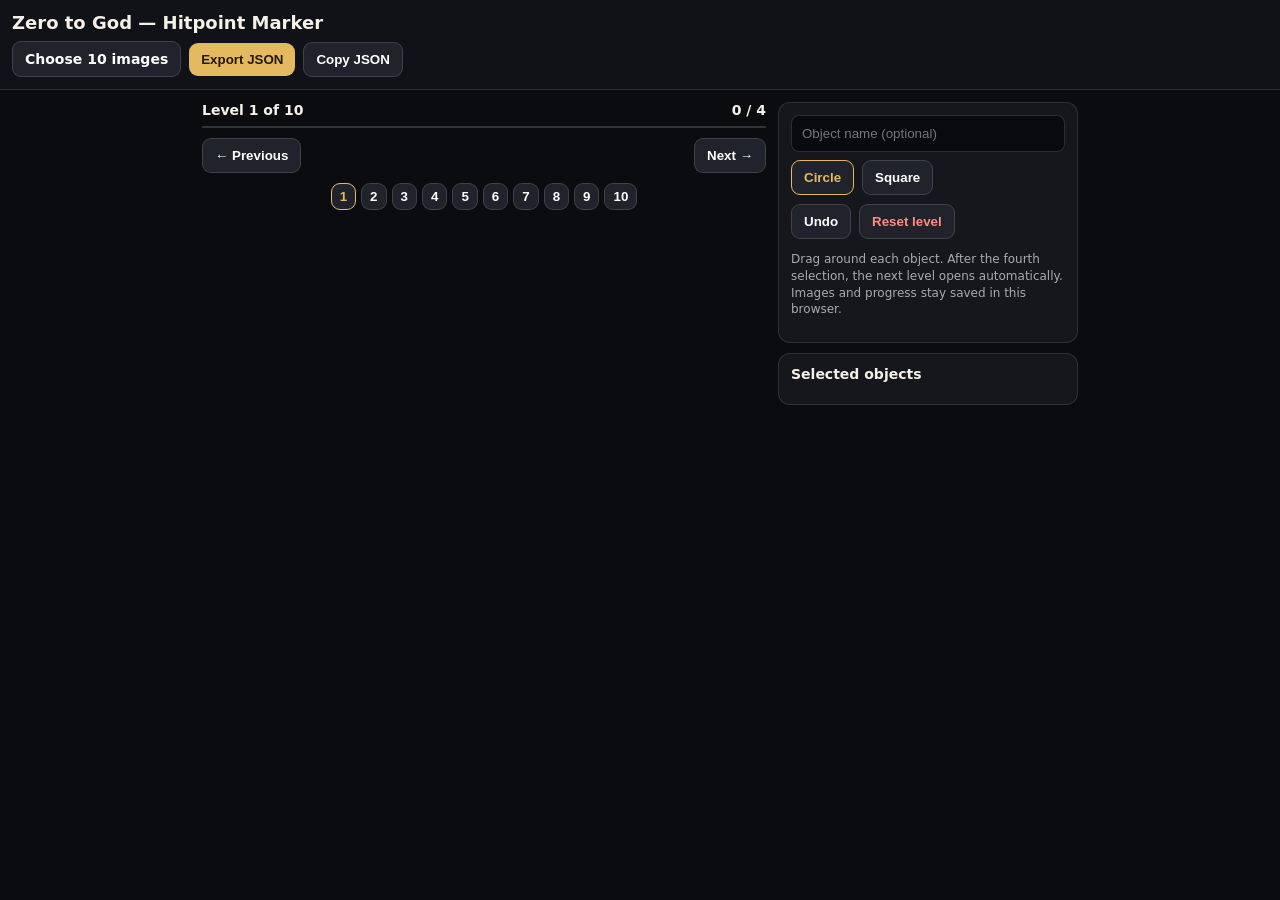
==== public/zero-to-god-marker/index.html @ 7c91789e "Add temporary Zero to God mobile hitpoint marker" ====
<!doctype html><html><head><meta charset="utf-8"><meta name="viewport" content="width=device-width,initial-scale=1,maximum-scale=1,user-scalable=no"><meta name="theme-color" content="#0b0c10"><title>Zero to God Hitpoint Marker</title><style>*{box-sizing:border-box}body{margin:0;background:#0b0c10;color:#f5f1e8;font:14px system-ui,sans-serif}header{position:sticky;top:0;z-index:5;padding:12px;background:#13151bcc;border-bottom:1px solid #ffffff1c;backdrop-filter:blur(12px)}h1{font-size:18px;margin:0 0 8px}.row{display:flex;gap:8px;align-items:center;flex-wrap:wrap}button,.file{border:1px solid #ffffff24;background:#20232b;color:#fff;border-radius:9px;padding:9px 12px;font-weight:700}.gold{background:#e4b95f;color:#23180a;border:0}.danger{color:#ff8c86}.file input{display:none}main{max-width:900px;margin:auto;padding:12px}.status{display:flex;justify-content:space-between;margin-bottom:8px}.stage{position:relative;width:100%;background:#15171d;border:1px solid #ffffff20;border-radius:12px;overflow:hidden}.stage img{display:block;width:100%;height:auto}.stage canvas{position:absolute;inset:0;width:100%;height:100%;touch-action:none}.empty{position:absolute;inset:0;display:grid;place-items:center;padding:24px;text-align:center;color:#d9b968;background:#000b}.panel{margin-top:10px;padding:12px;border:1px solid #ffffff1c;border-radius:12px;background:#15171d}.modes button.on{border-color:#e4b95f;color:#e4b95f}.name{flex:1;min-width:150px;background:#090a0d;color:#fff;border:1px solid #ffffff24;border-radius:8px;padding:10px}.objects{display:grid;gap:6px;margin-top:10px}.obj{display:grid;grid-template-columns:25px 1fr auto;gap:8px;align-items:center;padding:7px;background:#0c0d11;border-radius:8px}.n{width:25px;height:25px;border-radius:50%;display:grid;place-items:center;background:#ff3b30;font-weight:900}.obj input{width:100%;background:transparent;border:0;color:#fff}.small{font-size:11px;color:#aaa}.dots{display:flex;gap:5px;justify-content:center;flex-wrap:wrap;margin-top:10px}.dot{padding:5px 8px}.dot.on{border-color:#e4b95f;color:#e4b95f}.dot.done{color:#72d99a}.note{color:#aaa;font-size:12px;line-height:1.4}@media(min-width:760px){main{display:grid;grid-template-columns:1fr 300px;gap:12px}.side{align-self:start;position:sticky;top:90px}.panel{margin-top:0;margin-bottom:10px}}</style></head><body><header><h1>Zero to God — Hitpoint Marker</h1><div class="row"><label class="file">Choose 10 images<input id="files" type="file" accept="image/*" multiple></label><button id="export" class="gold">Export JSON</button><button id="copy">Copy JSON</button></div></header><main><section><div class="status"><b id="levelText">Level 1 of 10</b><b id="count">0 / 4</b></div><div class="stage"><img id="img"><canvas id="cv"></canvas><div id="empty" class="empty">Tap “Choose 10 images”, then select level images named 1 through 10 together.</div></div><div class="row" style="justify-content:space-between;margin-top:10px"><button id="prev">← Previous</button><button id="next">Next →</button></div><div id="dots" class="dots"></div></section><aside class="side"><section class="panel"><div class="row"><input id="name" class="name" placeholder="Object name (optional)"><div class="modes row"><button id="circle" class="on">Circle</button><button id="square">Square</button></div></div><div class="row" style="margin-top:9px"><button id="undo">Undo</button><button id="reset" class="danger">Reset level</button></div><p class="note">Drag around each object. After the fourth selection, the next level opens automatically. Images and progress stay saved in this browser.</p></section><section class="panel"><b>Selected objects</b><div id="objects" class="objects"></div></section></aside></main><script>'use strict';const N=10,MAX=4,SK='z2g-marker-mobile-v1',DB='z2g-marker-images-v1',ST='images',$=x=>document.getElementById(x),E={files:$('files'),img:$('img'),cv:$('cv'),empty:$('empty'),level:$('levelText'),count:$('count'),dots:$('dots'),objects:$('objects'),name:$('name'),circle:$('circle'),square:$('square'),prev:$('prev'),next:$('next'),undo:$('undo'),reset:$('reset'),export:$('export'),copy:$('copy')},C=E.cv.getContext('2d');let S=load(),L=Math.max(0,Math.min(9,S.level||0)),mode=S.mode==='square'?'square':'circle',drag=null,url=null;function fresh(){return{level:0,mode:'circle',levels:Array.from({length:N},(_,i)=>({level:i+1,imageWidth:1024,imageHeight:1536,objects:[]}))}}function load(){try{let x=JSON.parse(localStorage.getItem(SK));return x&&x.levels?.length===N?x:fresh()}catch{return fresh()}}function save(){S.level=L;S.mode=mode;localStorage.setItem(SK,JSON.stringify(S))}function db(){return new Promise((ok,no)=>{let r=indexedDB.open(DB,1);r.onupgradeneeded=()=>r.result.createObjectStore(ST);r.onsuccess=()=>ok(r.result);r.onerror=()=>no(r.error)})}async function get(n){let d=await db();return new Promise((ok,no)=>{let t=d.transaction(ST),r=t.objectStore(ST).get(n);r.onsuccess=()=>ok(r.result||null);r.onerror=()=>no(r.error);t.oncomplete=()=>d.close()})}async function put(fs){let a=[...fs].sort((x,y)=>num(x.name)-num(y.name)),ns=a.map(x=>num(x.name));if(a.length!==10||ns.some(Number.isNaN)||new Set(ns).size!==10||Math.min(...ns)!==1||Math.max(...ns)!==10)throw Error('Select exactly 10 files named 1.png through 10.png.');let d=await db();await new Promise((ok,no)=>{let t=d.transaction(ST,'readwrite'),s=t.objectStore(ST);s.clear();a.forEach(f=>s.put(f,num(f.name)));t.oncomplete=ok;t.onerror=()=>no(t.error)});d.close()}function num(s){let m=String(s).match(/(?:^|\D)(10|[1-9])(?:\D|$)/);return m?+m[1]:NaN}function cur(){return S.levels[L]}async function show(i){L=Math.max(0,Math.min(9,i));if(url)URL.revokeObjectURL(url);let b=await get(L+1).catch(()=>null);if(!b){E.empty.hidden=false;E.img.removeAttribute('src');render();return}url=URL.createObjectURL(b);E.img.src=url;E.empty.hidden=true;E.name.value='';render();save()}E.img.onload=()=>{let q=cur();q.imageWidth=E.img.naturalWidth||1024;q.imageHeight=E.img.naturalHeight||1536;E.cv.width=q.imageWidth;E.cv.height=q.imageHeight;paint();save()};function render(){let a=cur().objects;E.level.textContent=`Level ${L+1} of ${N}`;E.count.textContent=`${a.length} / ${MAX}`;E.prev.disabled=L===0;E.next.disabled=L===9;E.undo.disabled=E.reset.disabled=!a.length;E.circle.classList.toggle('on',mode==='circle');E.square.classList.toggle('on',mode==='square');E.dots.innerHTML='';S.levels.forEach((v,i)=>{let b=document.createElement('button');b.className='dot'+(i===L?' on':'')+(v.objects.length===4?' done':'');b.textContent=v.objects.length===4?'✓':i+1;b.onclick=()=>show(i);E.dots.append(b)});E.objects.innerHTML='';a.forEach((o,i)=>{let d=document.createElement('div');d.className='obj';d.innerHTML=`<span class="n">${i+1}</span><div><input maxlength="60"><div class="small"></div></div><button class="danger">×</button>`;let inp=d.querySelector('input');inp.value=o.name;inp.oninput=()=>{o.name=inp.value;save()};d.querySelector('.small').textContent=o.shape==='circle'?`x ${r(o.center.x)}, y ${r(o.center.y)}, radius ${r(o.radius)}`:`x ${r(o.center.x)}, y ${r(o.center.y)}, size ${r(o.size)}`;d.querySelector('button').onclick=()=>{a.splice(i,1);save();render();paint()};E.objects.append(d)})}function r(v){return Math.round(v*100)/100}function point(ev){let b=E.cv.getBoundingClientRect();return{x:(ev.clientX-b.left)*E.cv.width/b.width,y:(ev.clientY-b.top)*E.cv.height/b.height}}E.cv.onpointerdown=ev=>{if(cur().objects.length>=4||!E.img.src)return;E.cv.setPointerCapture(ev.pointerId);let p=point(ev);drag={a:p,b:p};paint()};E.cv.onpointermove=ev=>{if(!drag)return;drag.b=point(ev);paint()};function end(ev){if(!drag)return;drag.b=point(ev);let dx=drag.b.x-drag.a.x,dy=drag.b.y-drag.a.y,w=cur().imageWidth,h=cur().imageHeight,o,n=cur().objects.length+1;if(mode==='circle'){let rr=Math.max(8,Math.hypot(dx,dy));o={id:`object_${n}`,name:E.name.value.trim()||`Object ${n}`,shape:'circle',center:{x:r(drag.a.x),y:r(drag.a.y)},radius:r(rr)}}else{let size=Math.max(16,Math.max(Math.abs(dx),Math.abs(dy))),cx=drag.a.x+Math.sign(dx||1)*size/2,cy=drag.a.y+Math.sign(dy||1)*size/2;o={id:`object_${n}`,name:E.name.value.trim()||`Object ${n}`,shape:'square',center:{x:r(cx),y:r(cy)},size:r(size)}}cur().objects.push(o);drag=null;E.name.value='';save();render();paint();if(cur().objects.length===4&&L<9)setTimeout(()=>show(L+1),350)}E.cv.onpointerup=end;E.cv.onpointercancel=()=>{drag=null;paint()};function draw(o,preview=false){C.save();C.strokeStyle='#ff3b30';C.fillStyle=preview?'#ff3b3020':'#ff3b3028';C.lineWidth=Math.max(3,E.cv.width/300);C.setLineDash(preview?[12,8]:[]);C.beginPath();if(o.shape==='circle')C.arc(o.center.x,o.center.y,o.radius,0,Math.PI*2);else C.rect(o.center.x-o.size/2,o.center.y-o.size/2,o.size,o.size);C.fill();C.stroke();C.restore()}function paint(){C.clearRect(0,0,E.cv.width,E.cv.height);cur().objects.forEach(draw);if(drag){let dx=drag.b.x-drag.a.x,dy=drag.b.y-drag.a.y;if(mode==='circle')draw({shape:'circle',center:drag.a,radius:Math.max(8,Math.hypot(dx,dy))},true);else{let s=Math.max(16,Math.max(Math.abs(dx),Math.abs(dy)));draw({shape:'square',center:{x:drag.a.x+Math.sign(dx||1)*s/2,y:drag.a.y+Math.sign(dy||1)*s/2},size:s},true)}}}function payload(){return{project:'Zero to God',coordinateSystem:'original-image-pixels',generatedAt:new Date().toISOString(),levels:S.levels.map(v=>({...v,objects:v.objects.map(o=>{let w=v.imageWidth,h=v.imageHeight,b=o.shape==='circle'?{x:r(o.center.x-o.radius),y:r(o.center.y-o.radius),width:r(o.radius*2),height:r(o.radius*2)}:{x:r(o.center.x-o.size/2),y:r(o.center.y-o.size/2),width:r(o.size),height:r(o.size)};return{...o,hitPoint:{...o.center},bounds:b,normalized:{center:{x:+(o.center.x/w).toFixed(6),y:+(o.center.y/h).toFixed(6)},bounds:{x:+(b.x/w).toFixed(6),y:+(b.y/h).toFixed(6),width:+(b.width/w).toFixed(6),height:+(b.height/h).toFixed(6)}}}}) }))}}E.files.onchange=async()=>{try{await put(E.files.files);await show(0)}catch(x){alert(x.message)}};E.circle.onclick=()=>{mode='circle';save();render()};E.square.onclick=()=>{mode='square';save();render()};E.prev.onclick=()=>show(L-1);E.next.onclick=()=>show(L+1);E.undo.onclick=()=>{cur().objects.pop();save();render();paint()};E.reset.onclick=()=>{if(confirm('Remove all four selections from this level?')){cur().objects=[];save();render();paint()}};E.export.onclick=()=>{let a=document.createElement('a');a.href=URL.createObjectURL(new Blob([JSON.stringify(payload(),null,2)],{type:'application/json'}));a.download='zero-to-god-hitpoints.json';a.click();setTimeout(()=>URL.revokeObjectURL(a.href),500)};E.copy.onclick=async()=>{await navigator.clipboard.writeText(JSON.stringify(payload(),null,2));alert('JSON copied')};show(L);</script></body></html>
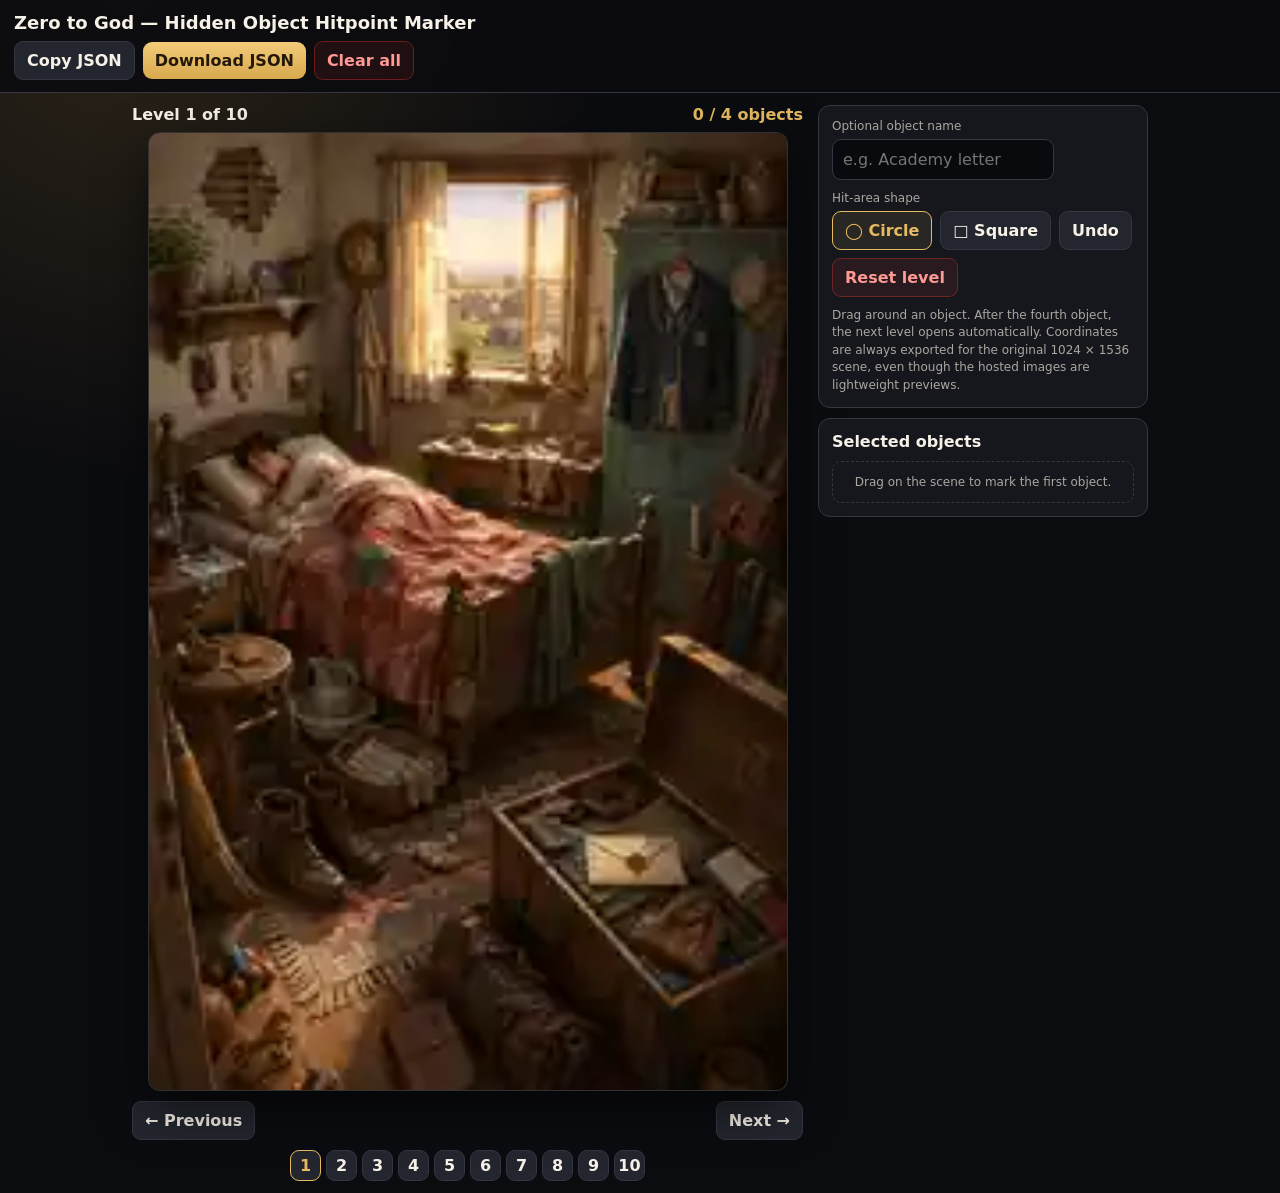
==== commit e2b1472e: "Embed all 10 Zero to God level images in marker" ====
--- a/public/zero-to-god-marker/index.html
+++ b/public/zero-to-god-marker/index.html
@@ -1 +1,68 @@
-<!doctype html><html><head><meta charset="utf-8"><meta name="viewport" content="width=device-width,initial-scale=1,maximum-scale=1,user-scalable=no"><meta name="theme-color" content="#0b0c10"><title>Zero to God Hitpoint Marker</title><style>*{box-sizing:border-box}body{margin:0;background:#0b0c10;color:#f5f1e8;font:14px system-ui,sans-serif}header{position:sticky;top:0;z-index:5;padding:12px;background:#13151bcc;border-bottom:1px solid #ffffff1c;backdrop-filter:blur(12px)}h1{font-size:18px;margin:0 0 8px}.row{display:flex;gap:8px;align-items:center;flex-wrap:wrap}button,.file{border:1px solid #ffffff24;background:#20232b;color:#fff;border-radius:9px;padding:9px 12px;font-weight:700}.gold{background:#e4b95f;color:#23180a;border:0}.danger{color:#ff8c86}.file input{display:none}main{max-width:900px;margin:auto;padding:12px}.status{display:flex;justify-content:space-between;margin-bottom:8px}.stage{position:relative;width:100%;background:#15171d;border:1px solid #ffffff20;border-radius:12px;overflow:hidden}.stage img{display:block;width:100%;height:auto}.stage canvas{position:absolute;inset:0;width:100%;height:100%;touch-action:none}.empty{position:absolute;inset:0;display:grid;place-items:center;padding:24px;text-align:center;color:#d9b968;background:#000b}.panel{margin-top:10px;padding:12px;border:1px solid #ffffff1c;border-radius:12px;background:#15171d}.modes button.on{border-color:#e4b95f;color:#e4b95f}.name{flex:1;min-width:150px;background:#090a0d;color:#fff;border:1px solid #ffffff24;border-radius:8px;padding:10px}.objects{display:grid;gap:6px;margin-top:10px}.obj{display:grid;grid-template-columns:25px 1fr auto;gap:8px;align-items:center;padding:7px;background:#0c0d11;border-radius:8px}.n{width:25px;height:25px;border-radius:50%;display:grid;place-items:center;background:#ff3b30;font-weight:900}.obj input{width:100%;background:transparent;border:0;color:#fff}.small{font-size:11px;color:#aaa}.dots{display:flex;gap:5px;justify-content:center;flex-wrap:wrap;margin-top:10px}.dot{padding:5px 8px}.dot.on{border-color:#e4b95f;color:#e4b95f}.dot.done{color:#72d99a}.note{color:#aaa;font-size:12px;line-height:1.4}@media(min-width:760px){main{display:grid;grid-template-columns:1fr 300px;gap:12px}.side{align-self:start;position:sticky;top:90px}.panel{margin-top:0;margin-bottom:10px}}</style></head><body><header><h1>Zero to God — Hitpoint Marker</h1><div class="row"><label class="file">Choose 10 images<input id="files" type="file" accept="image/*" multiple></label><button id="export" class="gold">Export JSON</button><button id="copy">Copy JSON</button></div></header><main><section><div class="status"><b id="levelText">Level 1 of 10</b><b id="count">0 / 4</b></div><div class="stage"><img id="img"><canvas id="cv"></canvas><div id="empty" class="empty">Tap “Choose 10 images”, then select level images named 1 through 10 together.</div></div><div class="row" style="justify-content:space-between;margin-top:10px"><button id="prev">← Previous</button><button id="next">Next →</button></div><div id="dots" class="dots"></div></section><aside class="side"><section class="panel"><div class="row"><input id="name" class="name" placeholder="Object name (optional)"><div class="modes row"><button id="circle" class="on">Circle</button><button id="square">Square</button></div></div><div class="row" style="margin-top:9px"><button id="undo">Undo</button><button id="reset" class="danger">Reset level</button></div><p class="note">Drag around each object. After the fourth selection, the next level opens automatically. Images and progress stay saved in this browser.</p></section><section class="panel"><b>Selected objects</b><div id="objects" class="objects"></div></section></aside></main><script>'use strict';const N=10,MAX=4,SK='z2g-marker-mobile-v1',DB='z2g-marker-images-v1',ST='images',$=x=>document.getElementById(x),E={files:$('files'),img:$('img'),cv:$('cv'),empty:$('empty'),level:$('levelText'),count:$('count'),dots:$('dots'),objects:$('objects'),name:$('name'),circle:$('circle'),square:$('square'),prev:$('prev'),next:$('next'),undo:$('undo'),reset:$('reset'),export:$('export'),copy:$('copy')},C=E.cv.getContext('2d');let S=load(),L=Math.max(0,Math.min(9,S.level||0)),mode=S.mode==='square'?'square':'circle',drag=null,url=null;function fresh(){return{level:0,mode:'circle',levels:Array.from({length:N},(_,i)=>({level:i+1,imageWidth:1024,imageHeight:1536,objects:[]}))}}function load(){try{let x=JSON.parse(localStorage.getItem(SK));return x&&x.levels?.length===N?x:fresh()}catch{return fresh()}}function save(){S.level=L;S.mode=mode;localStorage.setItem(SK,JSON.stringify(S))}function db(){return new Promise((ok,no)=>{let r=indexedDB.open(DB,1);r.onupgradeneeded=()=>r.result.createObjectStore(ST);r.onsuccess=()=>ok(r.result);r.onerror=()=>no(r.error)})}async function get(n){let d=await db();return new Promise((ok,no)=>{let t=d.transaction(ST),r=t.objectStore(ST).get(n);r.onsuccess=()=>ok(r.result||null);r.onerror=()=>no(r.error);t.oncomplete=()=>d.close()})}async function put(fs){let a=[...fs].sort((x,y)=>num(x.name)-num(y.name)),ns=a.map(x=>num(x.name));if(a.length!==10||ns.some(Number.isNaN)||new Set(ns).size!==10||Math.min(...ns)!==1||Math.max(...ns)!==10)throw Error('Select exactly 10 files named 1.png through 10.png.');let d=await db();await new Promise((ok,no)=>{let t=d.transaction(ST,'readwrite'),s=t.objectStore(ST);s.clear();a.forEach(f=>s.put(f,num(f.name)));t.oncomplete=ok;t.onerror=()=>no(t.error)});d.close()}function num(s){let m=String(s).match(/(?:^|\D)(10|[1-9])(?:\D|$)/);return m?+m[1]:NaN}function cur(){return S.levels[L]}async function show(i){L=Math.max(0,Math.min(9,i));if(url)URL.revokeObjectURL(url);let b=await get(L+1).catch(()=>null);if(!b){E.empty.hidden=false;E.img.removeAttribute('src');render();return}url=URL.createObjectURL(b);E.img.src=url;E.empty.hidden=true;E.name.value='';render();save()}E.img.onload=()=>{let q=cur();q.imageWidth=E.img.naturalWidth||1024;q.imageHeight=E.img.naturalHeight||1536;E.cv.width=q.imageWidth;E.cv.height=q.imageHeight;paint();save()};function render(){let a=cur().objects;E.level.textContent=`Level ${L+1} of ${N}`;E.count.textContent=`${a.length} / ${MAX}`;E.prev.disabled=L===0;E.next.disabled=L===9;E.undo.disabled=E.reset.disabled=!a.length;E.circle.classList.toggle('on',mode==='circle');E.square.classList.toggle('on',mode==='square');E.dots.innerHTML='';S.levels.forEach((v,i)=>{let b=document.createElement('button');b.className='dot'+(i===L?' on':'')+(v.objects.length===4?' done':'');b.textContent=v.objects.length===4?'✓':i+1;b.onclick=()=>show(i);E.dots.append(b)});E.objects.innerHTML='';a.forEach((o,i)=>{let d=document.createElement('div');d.className='obj';d.innerHTML=`<span class="n">${i+1}</span><div><input maxlength="60"><div class="small"></div></div><button class="danger">×</button>`;let inp=d.querySelector('input');inp.value=o.name;inp.oninput=()=>{o.name=inp.value;save()};d.querySelector('.small').textContent=o.shape==='circle'?`x ${r(o.center.x)}, y ${r(o.center.y)}, radius ${r(o.radius)}`:`x ${r(o.center.x)}, y ${r(o.center.y)}, size ${r(o.size)}`;d.querySelector('button').onclick=()=>{a.splice(i,1);save();render();paint()};E.objects.append(d)})}function r(v){return Math.round(v*100)/100}function point(ev){let b=E.cv.getBoundingClientRect();return{x:(ev.clientX-b.left)*E.cv.width/b.width,y:(ev.clientY-b.top)*E.cv.height/b.height}}E.cv.onpointerdown=ev=>{if(cur().objects.length>=4||!E.img.src)return;E.cv.setPointerCapture(ev.pointerId);let p=point(ev);drag={a:p,b:p};paint()};E.cv.onpointermove=ev=>{if(!drag)return;drag.b=point(ev);paint()};function end(ev){if(!drag)return;drag.b=point(ev);let dx=drag.b.x-drag.a.x,dy=drag.b.y-drag.a.y,w=cur().imageWidth,h=cur().imageHeight,o,n=cur().objects.length+1;if(mode==='circle'){let rr=Math.max(8,Math.hypot(dx,dy));o={id:`object_${n}`,name:E.name.value.trim()||`Object ${n}`,shape:'circle',center:{x:r(drag.a.x),y:r(drag.a.y)},radius:r(rr)}}else{let size=Math.max(16,Math.max(Math.abs(dx),Math.abs(dy))),cx=drag.a.x+Math.sign(dx||1)*size/2,cy=drag.a.y+Math.sign(dy||1)*size/2;o={id:`object_${n}`,name:E.name.value.trim()||`Object ${n}`,shape:'square',center:{x:r(cx),y:r(cy)},size:r(size)}}cur().objects.push(o);drag=null;E.name.value='';save();render();paint();if(cur().objects.length===4&&L<9)setTimeout(()=>show(L+1),350)}E.cv.onpointerup=end;E.cv.onpointercancel=()=>{drag=null;paint()};function draw(o,preview=false){C.save();C.strokeStyle='#ff3b30';C.fillStyle=preview?'#ff3b3020':'#ff3b3028';C.lineWidth=Math.max(3,E.cv.width/300);C.setLineDash(preview?[12,8]:[]);C.beginPath();if(o.shape==='circle')C.arc(o.center.x,o.center.y,o.radius,0,Math.PI*2);else C.rect(o.center.x-o.size/2,o.center.y-o.size/2,o.size,o.size);C.fill();C.stroke();C.restore()}function paint(){C.clearRect(0,0,E.cv.width,E.cv.height);cur().objects.forEach(draw);if(drag){let dx=drag.b.x-drag.a.x,dy=drag.b.y-drag.a.y;if(mode==='circle')draw({shape:'circle',center:drag.a,radius:Math.max(8,Math.hypot(dx,dy))},true);else{let s=Math.max(16,Math.max(Math.abs(dx),Math.abs(dy)));draw({shape:'square',center:{x:drag.a.x+Math.sign(dx||1)*s/2,y:drag.a.y+Math.sign(dy||1)*s/2},size:s},true)}}}function payload(){return{project:'Zero to God',coordinateSystem:'original-image-pixels',generatedAt:new Date().toISOString(),levels:S.levels.map(v=>({...v,objects:v.objects.map(o=>{let w=v.imageWidth,h=v.imageHeight,b=o.shape==='circle'?{x:r(o.center.x-o.radius),y:r(o.center.y-o.radius),width:r(o.radius*2),height:r(o.radius*2)}:{x:r(o.center.x-o.size/2),y:r(o.center.y-o.size/2),width:r(o.size),height:r(o.size)};return{...o,hitPoint:{...o.center},bounds:b,normalized:{center:{x:+(o.center.x/w).toFixed(6),y:+(o.center.y/h).toFixed(6)},bounds:{x:+(b.x/w).toFixed(6),y:+(b.y/h).toFixed(6),width:+(b.width/w).toFixed(6),height:+(b.height/h).toFixed(6)}}}}) }))}}E.files.onchange=async()=>{try{await put(E.files.files);await show(0)}catch(x){alert(x.message)}};E.circle.onclick=()=>{mode='circle';save();render()};E.square.onclick=()=>{mode='square';save();render()};E.prev.onclick=()=>show(L-1);E.next.onclick=()=>show(L+1);E.undo.onclick=()=>{cur().objects.pop();save();render();paint()};E.reset.onclick=()=>{if(confirm('Remove all four selections from this level?')){cur().objects=[];save();render();paint()}};E.export.onclick=()=>{let a=document.createElement('a');a.href=URL.createObjectURL(new Blob([JSON.stringify(payload(),null,2)],{type:'application/json'}));a.download='zero-to-god-hitpoints.json';a.click();setTimeout(()=>URL.revokeObjectURL(a.href),500)};E.copy.onclick=async()=>{await navigator.clipboard.writeText(JSON.stringify(payload(),null,2));alert('JSON copied')};show(L);</script></body></html>+<!doctype html>
+<html lang="en">
+<head>
+<meta charset="utf-8">
+<meta name="viewport" content="width=device-width,initial-scale=1,maximum-scale=5,user-scalable=yes">
+<meta name="theme-color" content="#0b0c10">
+<title>Zero to God — Hitpoint Marker</title>
+<style>
+:root{--bg:#0b0c10;--panel:#17191f;--line:#343741;--text:#f7f1e7;--muted:#aaa7a1;--gold:#e6ba60;--red:#ff3b30;--green:#65d391;font-family:Inter,system-ui,-apple-system,sans-serif}*{box-sizing:border-box}body{margin:0;background:radial-gradient(circle at 10% 0,#2c2417 0,transparent 30rem),var(--bg);color:var(--text)}button,input{font:inherit}header{position:sticky;top:0;z-index:20;padding:12px 14px;background:#0b0c10e8;border-bottom:1px solid var(--line);backdrop-filter:blur(12px)}h1{font-size:18px;margin:0 0 8px}.row{display:flex;gap:8px;align-items:center;flex-wrap:wrap}button{border:1px solid var(--line);background:#23262e;color:var(--text);border-radius:9px;padding:9px 12px;font-weight:750;cursor:pointer}.gold{border:0;background:linear-gradient(#f2cb78,#d8a94e);color:#24180a}.danger{color:#ff9994;border-color:#ff3b3055;background:#ff3b3015}main{max-width:1040px;margin:auto;padding:12px}.status{display:flex;justify-content:space-between;align-items:center;margin-bottom:8px}.status b:last-child{color:var(--gold)}.stage{position:relative;width:min(100%,640px);margin:auto;background:#111;border:1px solid #ffffff22;border-radius:12px;overflow:hidden;box-shadow:0 18px 50px #0008}.stage img{display:block;width:100%;height:auto;min-height:200px}.stage canvas{position:absolute;inset:0;width:100%;height:100%;touch-action:none;cursor:crosshair}.loading{position:absolute;inset:0;display:grid;place-items:center;padding:22px;text-align:center;background:#000c;color:var(--gold);font-weight:800}.loading[hidden]{display:none}.nav{display:flex;justify-content:space-between;gap:8px;margin-top:10px}.dots{display:flex;justify-content:center;gap:5px;flex-wrap:wrap;margin:10px 0 0}.dot{width:31px;height:31px;padding:0}.dot.on{border-color:var(--gold);color:var(--gold)}.dot.done{color:var(--green)}.panel{margin-top:10px;padding:13px;border:1px solid var(--line);border-radius:12px;background:#17191ff2}.label{font-size:12px;color:var(--muted);margin-bottom:6px}.name{flex:1;min-width:160px;padding:10px;border:1px solid var(--line);border-radius:9px;background:#090a0d;color:#fff}.mode.on{border-color:var(--gold);color:var(--gold);background:#e6ba6018}.note{font-size:12px;line-height:1.45;color:var(--muted);margin:10px 0 0}.objects{display:grid;gap:7px;margin-top:10px}.empty{padding:13px;border:1px dashed var(--line);border-radius:9px;text-align:center;color:var(--muted);font-size:12px}.obj{display:grid;grid-template-columns:27px 1fr 32px;gap:7px;align-items:center;padding:7px;border:1px solid var(--line);border-radius:9px;background:#0d0f13}.num{display:grid;place-items:center;width:27px;height:27px;border-radius:50%;background:var(--red);font-weight:900}.obj input{width:100%;border:0;border-radius:6px;background:#0005;color:#fff;padding:6px}.coords{margin-top:3px;color:var(--muted);font-size:10px}.x{width:31px;height:31px;padding:0}.toast{position:fixed;z-index:50;left:50%;bottom:18px;transform:translate(-50%,12px);padding:10px 14px;border:1px solid var(--line);border-radius:10px;background:#252831;opacity:0;transition:.2s;pointer-events:none}.toast.show{opacity:1;transform:translate(-50%,0)}@media(min-width:820px){main{display:grid;grid-template-columns:minmax(0,1fr) 330px;gap:15px}.side{position:sticky;top:88px;align-self:start}.side .panel{margin-top:0;margin-bottom:10px}}
+</style>
+</head>
+<body>
+<header>
+  <h1>Zero to God — Hidden Object Hitpoint Marker</h1>
+  <div class="row"><button id="copy">Copy JSON</button><button id="export" class="gold">Download JSON</button><button id="clearAll" class="danger">Clear all</button></div>
+</header>
+<main>
+  <section>
+    <div class="status"><b id="levelText">Level 1 of 10</b><b id="count">0 / 4 objects</b></div>
+    <div class="stage"><img id="image" alt="Current Zero to God level"><canvas id="canvas"></canvas><div id="loading" class="loading">Loading level image…</div></div>
+    <div class="nav"><button id="prev">← Previous</button><button id="next">Next →</button></div>
+    <div id="dots" class="dots"></div>
+  </section>
+  <aside class="side">
+    <section class="panel">
+      <div class="label">Optional object name</div>
+      <input id="name" class="name" placeholder="e.g. Academy letter" maxlength="80">
+      <div class="label" style="margin-top:11px">Hit-area shape</div>
+      <div class="row"><button id="circle" class="mode on">◯ Circle</button><button id="square" class="mode">□ Square</button><button id="undo">Undo</button><button id="reset" class="danger">Reset level</button></div>
+      <p class="note">Drag around an object. After the fourth object, the next level opens automatically. Coordinates are always exported for the original 1024 × 1536 scene, even though the hosted images are lightweight previews.</p>
+    </section>
+    <section class="panel"><b>Selected objects</b><div id="objects" class="objects"></div></section>
+  </aside>
+</main>
+<div id="toast" class="toast"></div>
+<script>
+'use strict';
+const W=1024,H=1536,N=10,MAX=4,KEY='z2g-hosted-hitpoints-v3';
+const $=id=>document.getElementById(id);
+const E={img:$('image'),cv:$('canvas'),loading:$('loading'),level:$('levelText'),count:$('count'),dots:$('dots'),objects:$('objects'),name:$('name'),circle:$('circle'),square:$('square'),prev:$('prev'),next:$('next'),undo:$('undo'),reset:$('reset'),copy:$('copy'),export:$('export'),clear:$('clearAll'),toast:$('toast')};
+const ctx=E.cv.getContext('2d');
+const paths=Array.from({length:N},(_,i)=>`images/level-${String(i+1).padStart(2,'0')}.webp?v=3`);
+let state=load(),level=Math.max(0,Math.min(N-1,state.level||0)),mode=state.mode==='square'?'square':'circle',drag=null,timer=null;
+function fresh(){return{version:3,level:0,mode:'circle',levels:Array.from({length:N},(_,i)=>({level:i+1,image:`level-${String(i+1).padStart(2,'0')}.png`,imageWidth:W,imageHeight:H,objects:[]}))}}
+function load(){try{const x=JSON.parse(localStorage.getItem(KEY));return x&&Array.isArray(x.levels)&&x.levels.length===N?x:fresh()}catch{return fresh()}}
+function save(){state.level=level;state.mode=mode;localStorage.setItem(KEY,JSON.stringify(state))}
+function cur(){return state.levels[level]}
+function r(v){return Math.round(Number(v)*100)/100}
+function clamp(v,a,b){return Math.max(a,Math.min(b,v))}
+function toast(s){clearTimeout(timer);E.toast.textContent=s;E.toast.classList.add('show');timer=setTimeout(()=>E.toast.classList.remove('show'),1500)}
+function show(i){level=clamp(i,0,N-1);drag=null;E.loading.hidden=false;E.loading.textContent='Loading level image…';E.img.src=paths[level];E.name.value='';render();save()}
+E.img.onload=()=>{E.cv.width=W;E.cv.height=H;E.loading.hidden=true;paint()};
+E.img.onerror=()=>{E.loading.hidden=false;E.loading.textContent='Image is still deploying. Refresh this page in about one minute.'};
+function setMode(x){mode=x;save();render()}
+function render(){const a=cur().objects,c=a.length;E.level.textContent=`Level ${level+1} of ${N}`;E.count.textContent=`${c} / ${MAX} objects`;E.prev.disabled=level===0;E.next.disabled=level===N-1;E.undo.disabled=E.reset.disabled=c===0;E.circle.classList.toggle('on',mode==='circle');E.square.classList.toggle('on',mode==='square');E.dots.innerHTML='';state.levels.forEach((v,i)=>{const b=document.createElement('button');b.className='dot'+(i===level?' on':'')+(v.objects.length===MAX?' done':'');b.textContent=v.objects.length===MAX?'✓':i+1;b.onclick=()=>show(i);E.dots.append(b)});E.objects.innerHTML='';if(!c)E.objects.innerHTML='<div class="empty">Drag on the scene to mark the first object.</div>';a.forEach((o,i)=>{const d=document.createElement('div');d.className='obj';d.innerHTML='<span class="num"></span><div><input maxlength="80"><div class="coords"></div></div><button class="x danger">×</button>';d.querySelector('.num').textContent=i+1;const inp=d.querySelector('input');inp.value=o.name;inp.oninput=()=>{o.name=inp.value;save()};d.querySelector('.coords').textContent=o.shape==='circle'?`Circle • x ${r(o.center.x)}, y ${r(o.center.y)} • radius ${r(o.radius)}`:`Square • x ${r(o.center.x)}, y ${r(o.center.y)} • ${r(o.size)} px`;d.querySelector('.x').onclick=()=>{a.splice(i,1);save();render();paint()};E.objects.append(d)})}
+function point(ev){const b=E.cv.getBoundingClientRect();return{x:clamp((ev.clientX-b.left)*W/b.width,0,W),y:clamp((ev.clientY-b.top)*H/b.height,0,H)}}
+E.cv.onpointerdown=ev=>{if(cur().objects.length>=MAX){toast('This level already has four objects.');return}E.cv.setPointerCapture(ev.pointerId);const p=point(ev);drag={a:p,b:p};paint()};
+E.cv.onpointermove=ev=>{if(!drag)return;drag.b=point(ev);paint()};
+function finish(ev){if(!drag)return;drag.b=point(ev);const dx=drag.b.x-drag.a.x,dy=drag.b.y-drag.a.y,n=cur().objects.length+1;let o;if(mode==='circle'){o={id:`object_${n}`,name:E.name.value.trim()||`Object ${n}`,shape:'circle',center:{x:r(drag.a.x),y:r(drag.a.y)},radius:r(Math.max(12,Math.hypot(dx,dy)))}}else{const size=Math.max(20,Math.max(Math.abs(dx),Math.abs(dy))),cx=drag.a.x+Math.sign(dx||1)*size/2,cy=drag.a.y+Math.sign(dy||1)*size/2;o={id:`object_${n}`,name:E.name.value.trim()||`Object ${n}`,shape:'square',center:{x:r(cx),y:r(cy)},size:r(size)}}cur().objects.push(o);drag=null;E.name.value='';save();render();paint();if(cur().objects.length===MAX&&level<N-1){toast('Level complete — opening the next scene');setTimeout(()=>show(level+1),550)}}
+E.cv.onpointerup=finish;E.cv.onpointercancel=()=>{drag=null;paint()};
+function draw(o,preview=false,index=null){ctx.save();ctx.strokeStyle='#ff3b30';ctx.fillStyle=preview?'#ff3b3018':'#ff3b3028';ctx.lineWidth=6;ctx.setLineDash(preview?[18,12]:[]);ctx.beginPath();if(o.shape==='circle')ctx.arc(o.center.x,o.center.y,o.radius,0,Math.PI*2);else ctx.rect(o.center.x-o.size/2,o.center.y-o.size/2,o.size,o.size);ctx.fill();ctx.stroke();if(index!==null){ctx.setLineDash([]);ctx.fillStyle='#ff3b30';ctx.beginPath();ctx.arc(o.center.x,o.center.y,18,0,Math.PI*2);ctx.fill();ctx.fillStyle='#fff';ctx.font='bold 24px system-ui';ctx.textAlign='center';ctx.textBaseline='middle';ctx.fillText(String(index+1),o.center.x,o.center.y+1)}ctx.restore()}
+function paint(){ctx.clearRect(0,0,W,H);cur().objects.forEach((o,i)=>draw(o,false,i));if(drag){const dx=drag.b.x-drag.a.x,dy=drag.b.y-drag.a.y;if(mode==='circle')draw({shape:'circle',center:drag.a,radius:Math.max(12,Math.hypot(dx,dy))},true);else{const s=Math.max(20,Math.max(Math.abs(dx),Math.abs(dy)));draw({shape:'square',center:{x:drag.a.x+Math.sign(dx||1)*s/2,y:drag.a.y+Math.sign(dy||1)*s/2},size:s},true)}}}
+function payload(){return{project:'Zero to God',schemaVersion:1,coordinateSystem:'original-image-pixels',originalImageSize:{width:W,height:H},generatedAt:new Date().toISOString(),levels:state.levels.map(v=>({...v,objects:v.objects.map(o=>{const b=o.shape==='circle'?{x:r(o.center.x-o.radius),y:r(o.center.y-o.radius),width:r(o.radius*2),height:r(o.radius*2)}:{x:r(o.center.x-o.size/2),y:r(o.center.y-o.size/2),width:r(o.size),height:r(o.size)};return{...o,hitPoint:{...o.center},bounds:b,normalized:{hitPoint:{x:+(o.center.x/W).toFixed(6),y:+(o.center.y/H).toFixed(6)},bounds:{x:+(b.x/W).toFixed(6),y:+(b.y/H).toFixed(6),width:+(b.width/W).toFixed(6),height:+(b.height/H).toFixed(6)}}}})}))}}
+E.circle.onclick=()=>setMode('circle');E.square.onclick=()=>setMode('square');E.prev.onclick=()=>show(level-1);E.next.onclick=()=>show(level+1);E.undo.onclick=()=>{cur().objects.pop();save();render();paint()};E.reset.onclick=()=>{if(confirm('Remove all selections from this level?')){cur().objects=[];save();render();paint()}};E.clear.onclick=()=>{if(confirm('Clear selections from all ten levels?')){state=fresh();level=0;mode='circle';save();show(0);toast('All selections cleared')}};E.copy.onclick=async()=>{try{await navigator.clipboard.writeText(JSON.stringify(payload(),null,2));toast('JSON copied')}catch{toast('Copy was blocked — use Download JSON')}};E.export.onclick=()=>{const u=URL.createObjectURL(new Blob([JSON.stringify(payload(),null,2)],{type:'application/json'})),a=document.createElement('a');a.href=u;a.download='zero-to-god-hitpoints.json';a.click();setTimeout(()=>URL.revokeObjectURL(u),800)};
+show(level);
+</script>
+</body>
+</html>
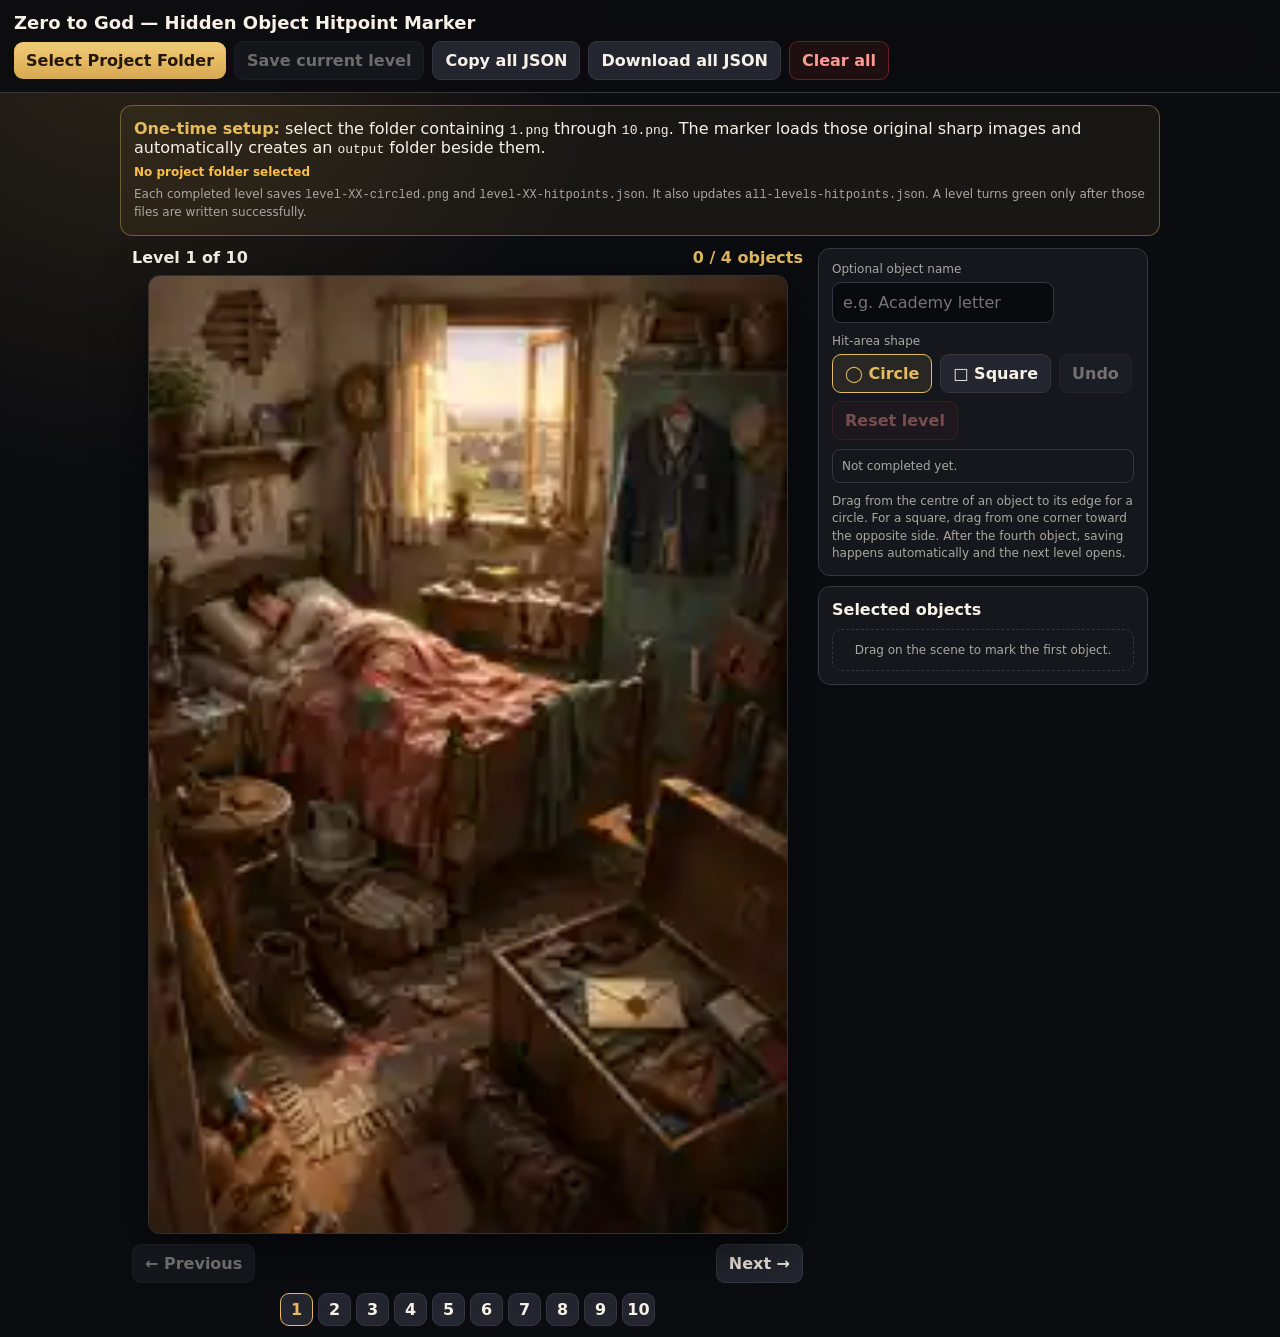
==== commit 5cdf654a: "Add sharp local images and automatic marker output saving" ====
--- a/public/zero-to-god-marker/index.html
+++ b/public/zero-to-god-marker/index.html
@@ -6,18 +6,23 @@
 <meta name="theme-color" content="#0b0c10">
 <title>Zero to God — Hitpoint Marker</title>
 <style>
-:root{--bg:#0b0c10;--panel:#17191f;--line:#343741;--text:#f7f1e7;--muted:#aaa7a1;--gold:#e6ba60;--red:#ff3b30;--green:#65d391;font-family:Inter,system-ui,-apple-system,sans-serif}*{box-sizing:border-box}body{margin:0;background:radial-gradient(circle at 10% 0,#2c2417 0,transparent 30rem),var(--bg);color:var(--text)}button,input{font:inherit}header{position:sticky;top:0;z-index:20;padding:12px 14px;background:#0b0c10e8;border-bottom:1px solid var(--line);backdrop-filter:blur(12px)}h1{font-size:18px;margin:0 0 8px}.row{display:flex;gap:8px;align-items:center;flex-wrap:wrap}button{border:1px solid var(--line);background:#23262e;color:var(--text);border-radius:9px;padding:9px 12px;font-weight:750;cursor:pointer}.gold{border:0;background:linear-gradient(#f2cb78,#d8a94e);color:#24180a}.danger{color:#ff9994;border-color:#ff3b3055;background:#ff3b3015}main{max-width:1040px;margin:auto;padding:12px}.status{display:flex;justify-content:space-between;align-items:center;margin-bottom:8px}.status b:last-child{color:var(--gold)}.stage{position:relative;width:min(100%,640px);margin:auto;background:#111;border:1px solid #ffffff22;border-radius:12px;overflow:hidden;box-shadow:0 18px 50px #0008}.stage img{display:block;width:100%;height:auto;min-height:200px}.stage canvas{position:absolute;inset:0;width:100%;height:100%;touch-action:none;cursor:crosshair}.loading{position:absolute;inset:0;display:grid;place-items:center;padding:22px;text-align:center;background:#000c;color:var(--gold);font-weight:800}.loading[hidden]{display:none}.nav{display:flex;justify-content:space-between;gap:8px;margin-top:10px}.dots{display:flex;justify-content:center;gap:5px;flex-wrap:wrap;margin:10px 0 0}.dot{width:31px;height:31px;padding:0}.dot.on{border-color:var(--gold);color:var(--gold)}.dot.done{color:var(--green)}.panel{margin-top:10px;padding:13px;border:1px solid var(--line);border-radius:12px;background:#17191ff2}.label{font-size:12px;color:var(--muted);margin-bottom:6px}.name{flex:1;min-width:160px;padding:10px;border:1px solid var(--line);border-radius:9px;background:#090a0d;color:#fff}.mode.on{border-color:var(--gold);color:var(--gold);background:#e6ba6018}.note{font-size:12px;line-height:1.45;color:var(--muted);margin:10px 0 0}.objects{display:grid;gap:7px;margin-top:10px}.empty{padding:13px;border:1px dashed var(--line);border-radius:9px;text-align:center;color:var(--muted);font-size:12px}.obj{display:grid;grid-template-columns:27px 1fr 32px;gap:7px;align-items:center;padding:7px;border:1px solid var(--line);border-radius:9px;background:#0d0f13}.num{display:grid;place-items:center;width:27px;height:27px;border-radius:50%;background:var(--red);font-weight:900}.obj input{width:100%;border:0;border-radius:6px;background:#0005;color:#fff;padding:6px}.coords{margin-top:3px;color:var(--muted);font-size:10px}.x{width:31px;height:31px;padding:0}.toast{position:fixed;z-index:50;left:50%;bottom:18px;transform:translate(-50%,12px);padding:10px 14px;border:1px solid var(--line);border-radius:10px;background:#252831;opacity:0;transition:.2s;pointer-events:none}.toast.show{opacity:1;transform:translate(-50%,0)}@media(min-width:820px){main{display:grid;grid-template-columns:minmax(0,1fr) 330px;gap:15px}.side{position:sticky;top:88px;align-self:start}.side .panel{margin-top:0;margin-bottom:10px}}
+:root{--bg:#0b0c10;--panel:#17191f;--line:#343741;--text:#f7f1e7;--muted:#aaa7a1;--gold:#e6ba60;--red:#ff453a;--green:#62d38f;--amber:#ffbf47;font-family:Inter,system-ui,-apple-system,sans-serif}*{box-sizing:border-box}body{margin:0;background:radial-gradient(circle at 10% 0,#2c2417 0,transparent 30rem),var(--bg);color:var(--text)}button,input{font:inherit}button{border:1px solid var(--line);background:#23262e;color:var(--text);border-radius:9px;padding:9px 12px;font-weight:750;cursor:pointer}button:disabled{opacity:.42;cursor:not-allowed}.gold{border:0;background:linear-gradient(#f2cb78,#d8a94e);color:#24180a}.danger{color:#ff9994;border-color:#ff453a55;background:#ff453a15}.good{color:#aef1c7;border-color:#62d38f66;background:#62d38f16}header{position:sticky;top:0;z-index:20;padding:12px 14px;background:#0b0c10e8;border-bottom:1px solid var(--line);backdrop-filter:blur(12px)}h1{font-size:18px;margin:0 0 8px}.row{display:flex;gap:8px;align-items:center;flex-wrap:wrap}.setup{max-width:1040px;margin:12px auto 0;padding:13px;border:1px solid #e6ba6060;border-radius:12px;background:#e6ba6010}.setup strong{color:var(--gold)}.setup .small{margin-top:7px}.small{font-size:12px;line-height:1.45;color:var(--muted)}.folder-state{font-size:12px;font-weight:800;color:var(--amber)}.folder-state.ready{color:var(--green)}main{max-width:1040px;margin:auto;padding:12px}.status{display:flex;justify-content:space-between;align-items:center;margin-bottom:8px}.status b:last-child{color:var(--gold)}.stage{position:relative;width:min(100%,640px);margin:auto;background:#111;border:1px solid #ffffff22;border-radius:12px;overflow:hidden;box-shadow:0 18px 50px #0008}.stage img{display:block;width:100%;height:auto;min-height:200px}.stage canvas{position:absolute;inset:0;width:100%;height:100%;touch-action:none;cursor:crosshair}.loading{position:absolute;inset:0;display:grid;place-items:center;padding:22px;text-align:center;background:#000d;color:var(--gold);font-weight:800}.loading[hidden]{display:none}.nav{display:flex;justify-content:space-between;gap:8px;margin-top:10px}.dots{display:flex;justify-content:center;gap:5px;flex-wrap:wrap;margin:10px 0 0}.dot{width:33px;height:33px;padding:0}.dot.on{border-color:var(--gold);color:var(--gold)}.dot.done{border-color:var(--green);color:var(--green);background:#62d38f15}.dot.pending{border-color:var(--amber);color:var(--amber)}.panel{margin-top:10px;padding:13px;border:1px solid var(--line);border-radius:12px;background:#17191ff2}.label{font-size:12px;color:var(--muted);margin-bottom:6px}.name{flex:1;min-width:160px;padding:10px;border:1px solid var(--line);border-radius:9px;background:#090a0d;color:#fff}.mode.on{border-color:var(--gold);color:var(--gold);background:#e6ba6018}.note{font-size:12px;line-height:1.45;color:var(--muted);margin:10px 0 0}.objects{display:grid;gap:7px;margin-top:10px}.empty{padding:13px;border:1px dashed var(--line);border-radius:9px;text-align:center;color:var(--muted);font-size:12px}.obj{display:grid;grid-template-columns:27px 1fr 32px;gap:7px;align-items:center;padding:7px;border:1px solid var(--line);border-radius:9px;background:#0d0f13}.num{display:grid;place-items:center;width:27px;height:27px;border-radius:50%;background:var(--red);font-weight:900}.obj input{width:100%;border:0;border-radius:6px;background:#0005;color:#fff;padding:6px}.coords{margin-top:3px;color:var(--muted);font-size:10px}.x{width:31px;height:31px;padding:0}.save-state{margin-top:9px;padding:9px;border:1px solid var(--line);border-radius:8px;font-size:12px;color:var(--muted)}.save-state.done{border-color:#62d38f55;color:var(--green);background:#62d38f10}.save-state.pending{border-color:#ffbf4755;color:var(--amber);background:#ffbf4710}.toast{position:fixed;z-index:50;left:50%;bottom:18px;transform:translate(-50%,12px);padding:10px 14px;border:1px solid var(--line);border-radius:10px;background:#252831;opacity:0;transition:.2s;pointer-events:none;max-width:min(92vw,620px);text-align:center}.toast.show{opacity:1;transform:translate(-50%,0)}@media(min-width:820px){main{display:grid;grid-template-columns:minmax(0,1fr) 330px;gap:15px}.side{position:sticky;top:88px;align-self:start}.side .panel{margin-top:0;margin-bottom:10px}}
 </style>
 </head>
 <body>
 <header>
   <h1>Zero to God — Hidden Object Hitpoint Marker</h1>
-  <div class="row"><button id="copy">Copy JSON</button><button id="export" class="gold">Download JSON</button><button id="clearAll" class="danger">Clear all</button></div>
+  <div class="row"><button id="chooseFolder" class="gold">Select Project Folder</button><button id="saveNow">Save current level</button><button id="copy">Copy all JSON</button><button id="export">Download all JSON</button><button id="clearAll" class="danger">Clear all</button></div>
 </header>
+<section class="setup">
+  <div><strong>One-time setup:</strong> select the folder containing <code>1.png</code> through <code>10.png</code>. The marker loads those original sharp images and automatically creates an <code>output</code> folder beside them.</div>
+  <div class="row" style="margin-top:8px"><span id="folderState" class="folder-state">No project folder selected</span></div>
+  <div class="small">Each completed level saves <code>level-XX-circled.png</code> and <code>level-XX-hitpoints.json</code>. It also updates <code>all-levels-hitpoints.json</code>. A level turns green only after those files are written successfully.</div>
+</section>
 <main>
   <section>
     <div class="status"><b id="levelText">Level 1 of 10</b><b id="count">0 / 4 objects</b></div>
-    <div class="stage"><img id="image" alt="Current Zero to God level"><canvas id="canvas"></canvas><div id="loading" class="loading">Loading level image…</div></div>
+    <div class="stage"><img id="image" alt="Current Zero to God level"><canvas id="canvas"></canvas><div id="loading" class="loading">Select the project folder to load the original image.</div></div>
     <div class="nav"><button id="prev">← Previous</button><button id="next">Next →</button></div>
     <div id="dots" class="dots"></div>
   </section>
@@ -27,7 +32,8 @@
       <input id="name" class="name" placeholder="e.g. Academy letter" maxlength="80">
       <div class="label" style="margin-top:11px">Hit-area shape</div>
       <div class="row"><button id="circle" class="mode on">◯ Circle</button><button id="square" class="mode">□ Square</button><button id="undo">Undo</button><button id="reset" class="danger">Reset level</button></div>
-      <p class="note">Drag around an object. After the fourth object, the next level opens automatically. Coordinates are always exported for the original 1024 × 1536 scene, even though the hosted images are lightweight previews.</p>
+      <div id="saveState" class="save-state">Not completed yet.</div>
+      <p class="note">Drag from the centre of an object to its edge for a circle. For a square, drag from one corner toward the opposite side. After the fourth object, saving happens automatically and the next level opens.</p>
     </section>
     <section class="panel"><b>Selected objects</b><div id="objects" class="objects"></div></section>
   </aside>
@@ -35,34 +41,62 @@
 <div id="toast" class="toast"></div>
 <script>
 'use strict';
-const W=1024,H=1536,N=10,MAX=4,KEY='z2g-hosted-hitpoints-v3';
+const W=1024,H=1536,N=10,MAX=4,KEY='z2g-hosted-hitpoints-v4',DB='z2g-marker-db',STORE='handles';
 const $=id=>document.getElementById(id);
-const E={img:$('image'),cv:$('canvas'),loading:$('loading'),level:$('levelText'),count:$('count'),dots:$('dots'),objects:$('objects'),name:$('name'),circle:$('circle'),square:$('square'),prev:$('prev'),next:$('next'),undo:$('undo'),reset:$('reset'),copy:$('copy'),export:$('export'),clear:$('clearAll'),toast:$('toast')};
+const E={img:$('image'),cv:$('canvas'),loading:$('loading'),level:$('levelText'),count:$('count'),dots:$('dots'),objects:$('objects'),name:$('name'),circle:$('circle'),square:$('square'),prev:$('prev'),next:$('next'),undo:$('undo'),reset:$('reset'),copy:$('copy'),export:$('export'),clear:$('clearAll'),toast:$('toast'),choose:$('chooseFolder'),folderState:$('folderState'),saveNow:$('saveNow'),saveState:$('saveState')};
 const ctx=E.cv.getContext('2d');
-const paths=Array.from({length:N},(_,i)=>`images/level-${String(i+1).padStart(2,'0')}.webp?v=3`);
-let state=load(),level=Math.max(0,Math.min(N-1,state.level||0)),mode=state.mode==='square'?'square':'circle',drag=null,timer=null;
-function fresh(){return{version:3,level:0,mode:'circle',levels:Array.from({length:N},(_,i)=>({level:i+1,image:`level-${String(i+1).padStart(2,'0')}.png`,imageWidth:W,imageHeight:H,objects:[]}))}}
-function load(){try{const x=JSON.parse(localStorage.getItem(KEY));return x&&Array.isArray(x.levels)&&x.levels.length===N?x:fresh()}catch{return fresh()}}
-function save(){state.level=level;state.mode=mode;localStorage.setItem(KEY,JSON.stringify(state))}
+const fallback=Array.from({length:N},(_,i)=>`images/level-${String(i+1).padStart(2,'0')}.webp?v=4`);
+let state=load(),level=Math.max(0,Math.min(N-1,state.level||0)),mode=state.mode==='square'?'square':'circle',drag=null,timer=null,saveTimer=null,projectHandle=null,outputHandle=null,currentUrl='',currentSourceName='',saving=false;
+function fresh(){return{version:4,level:0,mode:'circle',levels:Array.from({length:N},(_,i)=>({level:i+1,image:`${i+1}.png`,imageWidth:W,imageHeight:H,objects:[],done:false,savedAt:null,sourceImage:null}))}}
+function load(){try{const x=JSON.parse(localStorage.getItem(KEY));return x&&Array.isArray(x.levels)&&x.levels.length===N?migrate(x):fresh()}catch{return fresh()}}
+function migrate(x){x.version=4;x.levels=x.levels.map((v,i)=>({level:i+1,image:v.image||`${i+1}.png`,imageWidth:W,imageHeight:H,objects:Array.isArray(v.objects)?v.objects:[],done:Boolean(v.done),savedAt:v.savedAt||null,sourceImage:v.sourceImage||null}));return x}
+function saveLocal(){state.level=level;state.mode=mode;localStorage.setItem(KEY,JSON.stringify(state))}
 function cur(){return state.levels[level]}
 function r(v){return Math.round(Number(v)*100)/100}
 function clamp(v,a,b){return Math.max(a,Math.min(b,v))}
-function toast(s){clearTimeout(timer);E.toast.textContent=s;E.toast.classList.add('show');timer=setTimeout(()=>E.toast.classList.remove('show'),1500)}
-function show(i){level=clamp(i,0,N-1);drag=null;E.loading.hidden=false;E.loading.textContent='Loading level image…';E.img.src=paths[level];E.name.value='';render();save()}
+function pad(n){return String(n).padStart(2,'0')}
+function toast(s){clearTimeout(timer);E.toast.textContent=s;E.toast.classList.add('show');timer=setTimeout(()=>E.toast.classList.remove('show'),2200)}
+function dbOpen(){return new Promise((resolve,reject)=>{const q=indexedDB.open(DB,1);q.onupgradeneeded=()=>q.result.createObjectStore(STORE);q.onsuccess=()=>resolve(q.result);q.onerror=()=>reject(q.error)})}
+async function dbSet(key,value){const db=await dbOpen();return new Promise((resolve,reject)=>{const tx=db.transaction(STORE,'readwrite');tx.objectStore(STORE).put(value,key);tx.oncomplete=resolve;tx.onerror=()=>reject(tx.error)})}
+async function dbGet(key){const db=await dbOpen();return new Promise((resolve,reject)=>{const tx=db.transaction(STORE,'readonly'),q=tx.objectStore(STORE).get(key);q.onsuccess=()=>resolve(q.result);q.onerror=()=>reject(q.error)})}
+async function permission(handle,ask=false){if(!handle)return false;const opts={mode:'readwrite'};if(await handle.queryPermission(opts)==='granted')return true;return ask&&(await handle.requestPermission(opts)==='granted')}
+async function connectFolder(handle,ask=true){if(!await permission(handle,ask))throw new Error('Folder permission was not granted.');projectHandle=handle;outputHandle=await projectHandle.getDirectoryHandle('output',{create:true});await dbSet('project',projectHandle);E.folderState.textContent=`Connected: ${projectHandle.name} / output`;E.folderState.classList.add('ready');E.choose.textContent='Change Project Folder';await show(level);render()}
+async function chooseFolder(){if(!window.showDirectoryPicker){alert('This browser cannot write directly to a folder. Open the page in current Chrome, Edge, or Opera on desktop.');return}try{const h=await window.showDirectoryPicker({mode:'readwrite'});await connectFolder(h,true);toast('Project folder connected. Output folder is ready.')}catch(err){if(err?.name!=='AbortError')toast(err.message||'Could not open that folder.') }}
+async function restoreFolder(){try{const h=await dbGet('project');if(h&&await permission(h,false)){await connectFolder(h,false)}else{E.folderState.textContent=h?'Click “Select Project Folder” to reconnect':'No project folder selected';await show(level)}}catch{await show(level)}}
+async function findImageHandle(n){if(!projectHandle)return null;const roots=[projectHandle];for(const sub of ['images','levels','scenes']){try{roots.push(await projectHandle.getDirectoryHandle(sub))}catch{}}
+ const bases=[String(n),pad(n),`level-${pad(n)}`,`level-${n}`,`level_${pad(n)}`,`level_${n}`],exts=['png','jpg','jpeg','webp'];
+ for(const root of roots)for(const b of bases)for(const ext of exts){try{return await root.getFileHandle(`${b}.${ext}`)}catch{}}
+ return null}
+async function show(i){level=clamp(i,0,N-1);drag=null;E.loading.hidden=false;E.loading.textContent=projectHandle?'Loading original image…':'Select the project folder to load the original image.';E.name.value='';if(currentUrl){URL.revokeObjectURL(currentUrl);currentUrl=''}
+ if(projectHandle){const h=await findImageHandle(level+1);if(h){const f=await h.getFile();currentUrl=URL.createObjectURL(f);currentSourceName=f.name;cur().sourceImage=f.name;E.img.src=currentUrl}else{currentSourceName='';E.img.src=fallback[level];E.loading.textContent=`Could not find image ${level+1}.png. Showing the low-quality fallback; add the original file to the selected folder.`}}else{currentSourceName='';E.img.src=fallback[level]}
+ render();saveLocal()}
 E.img.onload=()=>{E.cv.width=W;E.cv.height=H;E.loading.hidden=true;paint()};
-E.img.onerror=()=>{E.loading.hidden=false;E.loading.textContent='Image is still deploying. Refresh this page in about one minute.'};
-function setMode(x){mode=x;save();render()}
-function render(){const a=cur().objects,c=a.length;E.level.textContent=`Level ${level+1} of ${N}`;E.count.textContent=`${c} / ${MAX} objects`;E.prev.disabled=level===0;E.next.disabled=level===N-1;E.undo.disabled=E.reset.disabled=c===0;E.circle.classList.toggle('on',mode==='circle');E.square.classList.toggle('on',mode==='square');E.dots.innerHTML='';state.levels.forEach((v,i)=>{const b=document.createElement('button');b.className='dot'+(i===level?' on':'')+(v.objects.length===MAX?' done':'');b.textContent=v.objects.length===MAX?'✓':i+1;b.onclick=()=>show(i);E.dots.append(b)});E.objects.innerHTML='';if(!c)E.objects.innerHTML='<div class="empty">Drag on the scene to mark the first object.</div>';a.forEach((o,i)=>{const d=document.createElement('div');d.className='obj';d.innerHTML='<span class="num"></span><div><input maxlength="80"><div class="coords"></div></div><button class="x danger">×</button>';d.querySelector('.num').textContent=i+1;const inp=d.querySelector('input');inp.value=o.name;inp.oninput=()=>{o.name=inp.value;save()};d.querySelector('.coords').textContent=o.shape==='circle'?`Circle • x ${r(o.center.x)}, y ${r(o.center.y)} • radius ${r(o.radius)}`:`Square • x ${r(o.center.x)}, y ${r(o.center.y)} • ${r(o.size)} px`;d.querySelector('.x').onclick=()=>{a.splice(i,1);save();render();paint()};E.objects.append(d)})}
+E.img.onerror=()=>{E.loading.hidden=false;E.loading.textContent='This level image could not be loaded.'};
+function setMode(x){mode=x;saveLocal();render()}
+function invalidateDone(){const v=cur();if(v.done){v.done=false;v.savedAt=null;saveLocal()}}
+function render(){const a=cur().objects,c=a.length;E.level.textContent=`Level ${level+1} of ${N}`;E.count.textContent=`${c} / ${MAX} objects`;E.prev.disabled=level===0||saving;E.next.disabled=level===N-1||saving;E.undo.disabled=E.reset.disabled=c===0||saving;E.saveNow.disabled=!projectHandle||!currentSourceName||c!==MAX||saving;E.circle.classList.toggle('on',mode==='circle');E.square.classList.toggle('on',mode==='square');
+ E.dots.innerHTML='';state.levels.forEach((v,i)=>{const b=document.createElement('button');b.className='dot'+(i===level?' on':'')+(v.done?' done':(!v.done&&v.objects.length===MAX?' pending':''));b.textContent=v.done?'✓':i+1;b.title=v.done?`Level ${i+1} saved`:`Level ${i+1}`;b.onclick=()=>show(i);E.dots.append(b)});
+ E.objects.innerHTML='';if(!c)E.objects.innerHTML='<div class="empty">Drag on the scene to mark the first object.</div>';a.forEach((o,i)=>{const d=document.createElement('div');d.className='obj';d.innerHTML='<span class="num"></span><div><input maxlength="80"><div class="coords"></div></div><button class="x danger">×</button>';d.querySelector('.num').textContent=i+1;const inp=d.querySelector('input');inp.value=o.name;inp.oninput=()=>{o.name=inp.value;invalidateDone();saveLocal();E.saveState.className='save-state pending';E.saveState.textContent='Changes will be saved automatically…';scheduleResave()};d.querySelector('.coords').textContent=o.shape==='circle'?`Circle • x ${r(o.center.x)}, y ${r(o.center.y)} • radius ${r(o.radius)}`:`Square • x ${r(o.center.x)}, y ${r(o.center.y)} • ${r(o.size)} px`;d.querySelector('.x').onclick=()=>{a.splice(i,1);invalidateDone();saveLocal();render();paint()};E.objects.append(d)});
+ E.saveState.className='save-state'+(cur().done?' done':(c===MAX?' pending':''));E.saveState.textContent=cur().done?`✓ Saved automatically${cur().savedAt?` at ${new Date(cur().savedAt).toLocaleTimeString()}`:''}.`:c===MAX?'Four objects marked, but files still need to be saved.':'Not completed yet.'
+}
 function point(ev){const b=E.cv.getBoundingClientRect();return{x:clamp((ev.clientX-b.left)*W/b.width,0,W),y:clamp((ev.clientY-b.top)*H/b.height,0,H)}}
-E.cv.onpointerdown=ev=>{if(cur().objects.length>=MAX){toast('This level already has four objects.');return}E.cv.setPointerCapture(ev.pointerId);const p=point(ev);drag={a:p,b:p};paint()};
+E.cv.onpointerdown=ev=>{if(!projectHandle){toast('Select the project folder first so completed levels can save automatically.');return}if(!currentSourceName){toast('The original image for this level was not found in the selected folder.');return}if(saving)return;if(cur().objects.length>=MAX){toast('This level already has four objects.');return}E.cv.setPointerCapture(ev.pointerId);const p=point(ev);drag={a:p,b:p};paint()};
 E.cv.onpointermove=ev=>{if(!drag)return;drag.b=point(ev);paint()};
-function finish(ev){if(!drag)return;drag.b=point(ev);const dx=drag.b.x-drag.a.x,dy=drag.b.y-drag.a.y,n=cur().objects.length+1;let o;if(mode==='circle'){o={id:`object_${n}`,name:E.name.value.trim()||`Object ${n}`,shape:'circle',center:{x:r(drag.a.x),y:r(drag.a.y)},radius:r(Math.max(12,Math.hypot(dx,dy)))}}else{const size=Math.max(20,Math.max(Math.abs(dx),Math.abs(dy))),cx=drag.a.x+Math.sign(dx||1)*size/2,cy=drag.a.y+Math.sign(dy||1)*size/2;o={id:`object_${n}`,name:E.name.value.trim()||`Object ${n}`,shape:'square',center:{x:r(cx),y:r(cy)},size:r(size)}}cur().objects.push(o);drag=null;E.name.value='';save();render();paint();if(cur().objects.length===MAX&&level<N-1){toast('Level complete — opening the next scene');setTimeout(()=>show(level+1),550)}}
+async function finish(ev){if(!drag)return;drag.b=point(ev);const dx=drag.b.x-drag.a.x,dy=drag.b.y-drag.a.y,n=cur().objects.length+1;let o;if(mode==='circle'){o={id:`object_${n}`,name:E.name.value.trim()||`Object ${n}`,shape:'circle',center:{x:r(drag.a.x),y:r(drag.a.y)},radius:r(Math.max(12,Math.hypot(dx,dy)))}}else{const size=Math.max(20,Math.max(Math.abs(dx),Math.abs(dy))),cx=drag.a.x+Math.sign(dx||1)*size/2,cy=drag.a.y+Math.sign(dy||1)*size/2;o={id:`object_${n}`,name:E.name.value.trim()||`Object ${n}`,shape:'square',center:{x:r(cx),y:r(cy)},size:r(size)}}cur().objects.push(o);cur().done=false;cur().savedAt=null;drag=null;E.name.value='';saveLocal();render();paint();if(cur().objects.length===MAX)await completeLevel(true)}
 E.cv.onpointerup=finish;E.cv.onpointercancel=()=>{drag=null;paint()};
-function draw(o,preview=false,index=null){ctx.save();ctx.strokeStyle='#ff3b30';ctx.fillStyle=preview?'#ff3b3018':'#ff3b3028';ctx.lineWidth=6;ctx.setLineDash(preview?[18,12]:[]);ctx.beginPath();if(o.shape==='circle')ctx.arc(o.center.x,o.center.y,o.radius,0,Math.PI*2);else ctx.rect(o.center.x-o.size/2,o.center.y-o.size/2,o.size,o.size);ctx.fill();ctx.stroke();if(index!==null){ctx.setLineDash([]);ctx.fillStyle='#ff3b30';ctx.beginPath();ctx.arc(o.center.x,o.center.y,18,0,Math.PI*2);ctx.fill();ctx.fillStyle='#fff';ctx.font='bold 24px system-ui';ctx.textAlign='center';ctx.textBaseline='middle';ctx.fillText(String(index+1),o.center.x,o.center.y+1)}ctx.restore()}
-function paint(){ctx.clearRect(0,0,W,H);cur().objects.forEach((o,i)=>draw(o,false,i));if(drag){const dx=drag.b.x-drag.a.x,dy=drag.b.y-drag.a.y;if(mode==='circle')draw({shape:'circle',center:drag.a,radius:Math.max(12,Math.hypot(dx,dy))},true);else{const s=Math.max(20,Math.max(Math.abs(dx),Math.abs(dy)));draw({shape:'square',center:{x:drag.a.x+Math.sign(dx||1)*s/2,y:drag.a.y+Math.sign(dy||1)*s/2},size:s},true)}}}
-function payload(){return{project:'Zero to God',schemaVersion:1,coordinateSystem:'original-image-pixels',originalImageSize:{width:W,height:H},generatedAt:new Date().toISOString(),levels:state.levels.map(v=>({...v,objects:v.objects.map(o=>{const b=o.shape==='circle'?{x:r(o.center.x-o.radius),y:r(o.center.y-o.radius),width:r(o.radius*2),height:r(o.radius*2)}:{x:r(o.center.x-o.size/2),y:r(o.center.y-o.size/2),width:r(o.size),height:r(o.size)};return{...o,hitPoint:{...o.center},bounds:b,normalized:{hitPoint:{x:+(o.center.x/W).toFixed(6),y:+(o.center.y/H).toFixed(6)},bounds:{x:+(b.x/W).toFixed(6),y:+(b.y/H).toFixed(6),width:+(b.width/W).toFixed(6),height:+(b.height/H).toFixed(6)}}}})}))}}
-E.circle.onclick=()=>setMode('circle');E.square.onclick=()=>setMode('square');E.prev.onclick=()=>show(level-1);E.next.onclick=()=>show(level+1);E.undo.onclick=()=>{cur().objects.pop();save();render();paint()};E.reset.onclick=()=>{if(confirm('Remove all selections from this level?')){cur().objects=[];save();render();paint()}};E.clear.onclick=()=>{if(confirm('Clear selections from all ten levels?')){state=fresh();level=0;mode='circle';save();show(0);toast('All selections cleared')}};E.copy.onclick=async()=>{try{await navigator.clipboard.writeText(JSON.stringify(payload(),null,2));toast('JSON copied')}catch{toast('Copy was blocked — use Download JSON')}};E.export.onclick=()=>{const u=URL.createObjectURL(new Blob([JSON.stringify(payload(),null,2)],{type:'application/json'})),a=document.createElement('a');a.href=u;a.download='zero-to-god-hitpoints.json';a.click();setTimeout(()=>URL.revokeObjectURL(u),800)};
-show(level);
+function drawMark(g,o,preview=false,index=null){g.save();g.strokeStyle='#ff3131';g.fillStyle=preview?'#ff313118':'#ff31312e';g.lineWidth=6;g.setLineDash(preview?[18,12]:[]);g.beginPath();if(o.shape==='circle')g.arc(o.center.x,o.center.y,o.radius,0,Math.PI*2);else g.rect(o.center.x-o.size/2,o.center.y-o.size/2,o.size,o.size);g.fill();g.stroke();if(index!==null){g.setLineDash([]);g.fillStyle='#ff3131';g.beginPath();g.arc(o.center.x,o.center.y,20,0,Math.PI*2);g.fill();g.fillStyle='#fff';g.font='bold 25px system-ui';g.textAlign='center';g.textBaseline='middle';g.fillText(String(index+1),o.center.x,o.center.y+1)}g.restore()}
+function paint(){ctx.clearRect(0,0,W,H);cur().objects.forEach((o,i)=>drawMark(ctx,o,false,i));if(drag){const dx=drag.b.x-drag.a.x,dy=drag.b.y-drag.a.y;if(mode==='circle')drawMark(ctx,{shape:'circle',center:drag.a,radius:Math.max(12,Math.hypot(dx,dy))},true);else{const s=Math.max(20,Math.max(Math.abs(dx),Math.abs(dy)));drawMark(ctx,{shape:'square',center:{x:drag.a.x+Math.sign(dx||1)*s/2,y:drag.a.y+Math.sign(dy||1)*s/2},size:s},true)}}}
+function objectExport(o){const b=o.shape==='circle'?{x:r(o.center.x-o.radius),y:r(o.center.y-o.radius),width:r(o.radius*2),height:r(o.radius*2)}:{x:r(o.center.x-o.size/2),y:r(o.center.y-o.size/2),width:r(o.size),height:r(o.size)};return{...o,hitPoint:{...o.center},bounds:b,normalized:{hitPoint:{x:+(o.center.x/W).toFixed(6),y:+(o.center.y/H).toFixed(6)},bounds:{x:+(b.x/W).toFixed(6),y:+(b.y/H).toFixed(6),width:+(b.width/W).toFixed(6),height:+(b.height/H).toFixed(6)}}}}
+function levelPayload(v){return{project:'Zero to God',schemaVersion:1,coordinateSystem:'original-image-pixels',originalImageSize:{width:W,height:H},level:v.level,sourceImage:v.sourceImage||v.image,completed:v.objects.length===MAX,savedAt:v.savedAt,objects:v.objects.map(objectExport)}}
+function allPayload(){return{project:'Zero to God',schemaVersion:1,coordinateSystem:'original-image-pixels',originalImageSize:{width:W,height:H},generatedAt:new Date().toISOString(),levels:state.levels.map(v=>levelPayload(v))}}
+async function writeFile(dir,name,data){const h=await dir.getFileHandle(name,{create:true}),w=await h.createWritable();await w.write(data);await w.close()}
+function canvasBlob(canvas,type='image/png',quality){return new Promise((resolve,reject)=>canvas.toBlob(b=>b?resolve(b):reject(new Error('Could not create output image.')),type,quality))}
+async function circledBlob(){const c=document.createElement('canvas');c.width=W;c.height=H;const g=c.getContext('2d');g.drawImage(E.img,0,0,W,H);cur().objects.forEach((o,i)=>drawMark(g,o,false,i));return canvasBlob(c,'image/png')}
+async function completeLevel(autoAdvance=false){if(saving)return;if(!projectHandle||!outputHandle){toast('Select the project folder first.');return}if(!currentSourceName){toast('The original level image is missing.');return}if(cur().objects.length!==MAX){toast(`Mark all ${MAX} objects first.`);return}saving=true;render();const n=level+1;E.saveState.className='save-state pending';E.saveState.textContent='Saving circled image and JSON…';try{if(!await permission(projectHandle,true))throw new Error('Folder write permission was not granted.');const blob=await circledBlob();const stamped=new Date().toISOString();cur().savedAt=stamped;cur().sourceImage=currentSourceName;await writeFile(outputHandle,`level-${pad(n)}-circled.png`,blob);await writeFile(outputHandle,`level-${pad(n)}-hitpoints.json`,JSON.stringify(levelPayload(cur()),null,2));cur().done=true;saveLocal();await writeFile(outputHandle,'all-levels-hitpoints.json',JSON.stringify(allPayload(),null,2));render();toast(`Level ${n} saved to ${projectHandle.name}/output`);if(autoAdvance&&level<N-1)setTimeout(()=>show(level+1),500)}catch(err){cur().done=false;cur().savedAt=null;saveLocal();render();toast(`Save failed: ${err.message||err}`)}finally{saving=false;render()}}
+function scheduleResave(){clearTimeout(saveTimer);if(cur().objects.length===MAX&&projectHandle)saveTimer=setTimeout(()=>completeLevel(false),700)}
+async function removeKnownOutputs(n){if(!outputHandle)return;for(const name of [`level-${pad(n)}-circled.png`,`level-${pad(n)}-hitpoints.json`])try{await outputHandle.removeEntry(name)}catch{}try{await writeFile(outputHandle,'all-levels-hitpoints.json',JSON.stringify(allPayload(),null,2))}catch{}}
+E.choose.onclick=chooseFolder;E.circle.onclick=()=>setMode('circle');E.square.onclick=()=>setMode('square');E.prev.onclick=()=>show(level-1);E.next.onclick=()=>show(level+1);E.undo.onclick=()=>{cur().objects.pop();invalidateDone();saveLocal();render();paint()};E.reset.onclick=async()=>{if(confirm('Remove all selections and saved output for this level?')){const n=level+1;cur().objects=[];cur().done=false;cur().savedAt=null;saveLocal();render();paint();await removeKnownOutputs(n);toast(`Level ${n} reset`)}};E.clear.onclick=async()=>{if(confirm('Clear all selections and generated output files for all ten levels?')){if(outputHandle)for(let n=1;n<=N;n++)await removeKnownOutputs(n);state=fresh();level=0;mode='circle';saveLocal();await show(0);toast('All levels cleared')}};E.saveNow.onclick=()=>completeLevel(false);E.copy.onclick=async()=>{try{await navigator.clipboard.writeText(JSON.stringify(allPayload(),null,2));toast('All JSON copied')}catch{toast('Copy was blocked — use Download all JSON')}};E.export.onclick=()=>{const u=URL.createObjectURL(new Blob([JSON.stringify(allPayload(),null,2)],{type:'application/json'})),a=document.createElement('a');a.href=u;a.download='all-levels-hitpoints.json';a.click();setTimeout(()=>URL.revokeObjectURL(u),800)};
+restoreFolder();
 </script>
 </body>
 </html>
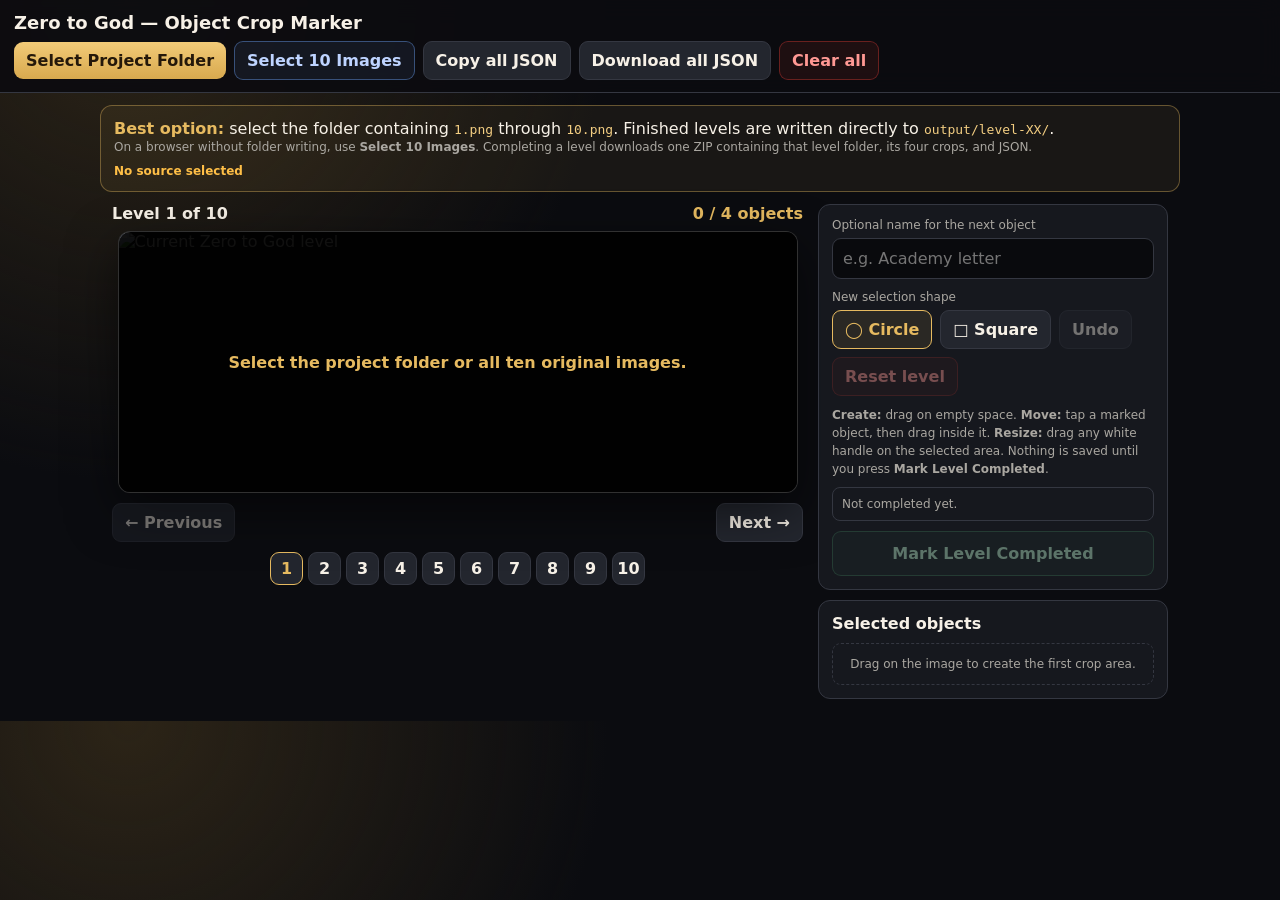
==== commit 81817fbb: "Add adjustable crop areas and manual level completion" ====
--- a/public/zero-to-god-marker/index.html
+++ b/public/zero-to-god-marker/index.html
@@ -4,36 +4,45 @@
 <meta charset="utf-8">
 <meta name="viewport" content="width=device-width,initial-scale=1,maximum-scale=5,user-scalable=yes">
 <meta name="theme-color" content="#0b0c10">
-<title>Zero to God — Hitpoint Marker</title>
+<title>Zero to God — Object Crop Marker</title>
 <style>
-:root{--bg:#0b0c10;--panel:#17191f;--line:#343741;--text:#f7f1e7;--muted:#aaa7a1;--gold:#e6ba60;--red:#ff453a;--green:#62d38f;--amber:#ffbf47;font-family:Inter,system-ui,-apple-system,sans-serif}*{box-sizing:border-box}body{margin:0;background:radial-gradient(circle at 10% 0,#2c2417 0,transparent 30rem),var(--bg);color:var(--text)}button,input{font:inherit}button{border:1px solid var(--line);background:#23262e;color:var(--text);border-radius:9px;padding:9px 12px;font-weight:750;cursor:pointer}button:disabled{opacity:.42;cursor:not-allowed}.gold{border:0;background:linear-gradient(#f2cb78,#d8a94e);color:#24180a}.danger{color:#ff9994;border-color:#ff453a55;background:#ff453a15}.good{color:#aef1c7;border-color:#62d38f66;background:#62d38f16}header{position:sticky;top:0;z-index:20;padding:12px 14px;background:#0b0c10e8;border-bottom:1px solid var(--line);backdrop-filter:blur(12px)}h1{font-size:18px;margin:0 0 8px}.row{display:flex;gap:8px;align-items:center;flex-wrap:wrap}.setup{max-width:1040px;margin:12px auto 0;padding:13px;border:1px solid #e6ba6060;border-radius:12px;background:#e6ba6010}.setup strong{color:var(--gold)}.setup .small{margin-top:7px}.small{font-size:12px;line-height:1.45;color:var(--muted)}.folder-state{font-size:12px;font-weight:800;color:var(--amber)}.folder-state.ready{color:var(--green)}main{max-width:1040px;margin:auto;padding:12px}.status{display:flex;justify-content:space-between;align-items:center;margin-bottom:8px}.status b:last-child{color:var(--gold)}.stage{position:relative;width:min(100%,640px);margin:auto;background:#111;border:1px solid #ffffff22;border-radius:12px;overflow:hidden;box-shadow:0 18px 50px #0008}.stage img{display:block;width:100%;height:auto;min-height:200px}.stage canvas{position:absolute;inset:0;width:100%;height:100%;touch-action:none;cursor:crosshair}.loading{position:absolute;inset:0;display:grid;place-items:center;padding:22px;text-align:center;background:#000d;color:var(--gold);font-weight:800}.loading[hidden]{display:none}.nav{display:flex;justify-content:space-between;gap:8px;margin-top:10px}.dots{display:flex;justify-content:center;gap:5px;flex-wrap:wrap;margin:10px 0 0}.dot{width:33px;height:33px;padding:0}.dot.on{border-color:var(--gold);color:var(--gold)}.dot.done{border-color:var(--green);color:var(--green);background:#62d38f15}.dot.pending{border-color:var(--amber);color:var(--amber)}.panel{margin-top:10px;padding:13px;border:1px solid var(--line);border-radius:12px;background:#17191ff2}.label{font-size:12px;color:var(--muted);margin-bottom:6px}.name{flex:1;min-width:160px;padding:10px;border:1px solid var(--line);border-radius:9px;background:#090a0d;color:#fff}.mode.on{border-color:var(--gold);color:var(--gold);background:#e6ba6018}.note{font-size:12px;line-height:1.45;color:var(--muted);margin:10px 0 0}.objects{display:grid;gap:7px;margin-top:10px}.empty{padding:13px;border:1px dashed var(--line);border-radius:9px;text-align:center;color:var(--muted);font-size:12px}.obj{display:grid;grid-template-columns:27px 1fr 32px;gap:7px;align-items:center;padding:7px;border:1px solid var(--line);border-radius:9px;background:#0d0f13}.num{display:grid;place-items:center;width:27px;height:27px;border-radius:50%;background:var(--red);font-weight:900}.obj input{width:100%;border:0;border-radius:6px;background:#0005;color:#fff;padding:6px}.coords{margin-top:3px;color:var(--muted);font-size:10px}.x{width:31px;height:31px;padding:0}.save-state{margin-top:9px;padding:9px;border:1px solid var(--line);border-radius:8px;font-size:12px;color:var(--muted)}.save-state.done{border-color:#62d38f55;color:var(--green);background:#62d38f10}.save-state.pending{border-color:#ffbf4755;color:var(--amber);background:#ffbf4710}.toast{position:fixed;z-index:50;left:50%;bottom:18px;transform:translate(-50%,12px);padding:10px 14px;border:1px solid var(--line);border-radius:10px;background:#252831;opacity:0;transition:.2s;pointer-events:none;max-width:min(92vw,620px);text-align:center}.toast.show{opacity:1;transform:translate(-50%,0)}@media(min-width:820px){main{display:grid;grid-template-columns:minmax(0,1fr) 330px;gap:15px}.side{position:sticky;top:88px;align-self:start}.side .panel{margin-top:0;margin-bottom:10px}}
+:root{--bg:#0b0c10;--panel:#17191f;--line:#343741;--text:#f7f1e7;--muted:#aaa7a1;--gold:#e6ba60;--red:#ff453a;--green:#62d38f;--amber:#ffbf47;--blue:#70a7ff;font-family:Inter,system-ui,-apple-system,sans-serif}
+*{box-sizing:border-box}body{margin:0;background:radial-gradient(circle at 10% 0,#2c2417 0,transparent 30rem),var(--bg);color:var(--text)}button,input{font:inherit}button{border:1px solid var(--line);background:#23262e;color:var(--text);border-radius:9px;padding:9px 12px;font-weight:750;cursor:pointer}button:disabled{opacity:.42;cursor:not-allowed}.gold{border:0;background:linear-gradient(#f2cb78,#d8a94e);color:#24180a}.danger{color:#ff9994;border-color:#ff453a55;background:#ff453a15}.good{color:#bdf4d0;border-color:#62d38f66;background:#62d38f16}.blue{color:#bed4ff;border-color:#70a7ff66;background:#70a7ff14}header{position:sticky;top:0;z-index:20;padding:12px 14px;background:#0b0c10e8;border-bottom:1px solid var(--line);backdrop-filter:blur(12px)}h1{font-size:18px;margin:0 0 8px}.row{display:flex;gap:8px;align-items:center;flex-wrap:wrap}.setup{max-width:1080px;margin:12px auto 0;padding:13px;border:1px solid #e6ba6060;border-radius:12px;background:#e6ba6010}.setup strong{color:var(--gold)}.small{font-size:12px;line-height:1.5;color:var(--muted)}.source-state{font-size:12px;font-weight:800;color:var(--amber)}.source-state.ready{color:var(--green)}main{max-width:1080px;margin:auto;padding:12px}.status{display:flex;justify-content:space-between;align-items:center;margin-bottom:8px}.status b:last-child{color:var(--gold)}.stage{position:relative;width:min(100%,680px);margin:auto;background:#111;border:1px solid #ffffff22;border-radius:12px;overflow:hidden;box-shadow:0 18px 50px #0008}.stage img{display:block;width:100%;height:auto;min-height:260px;object-fit:contain;background:#101116}.stage canvas{position:absolute;inset:0;width:100%;height:100%;touch-action:none;cursor:crosshair}.loading{position:absolute;inset:0;display:grid;place-items:center;padding:22px;text-align:center;background:#000e;color:var(--gold);font-weight:800}.loading[hidden]{display:none}.nav{display:flex;justify-content:space-between;gap:8px;margin-top:10px}.dots{display:flex;justify-content:center;gap:5px;flex-wrap:wrap;margin:10px 0 0}.dot{width:33px;height:33px;padding:0}.dot.on{border-color:var(--gold);color:var(--gold)}.dot.done{border-color:var(--green);color:var(--green);background:#62d38f15}.dot.pending{border-color:var(--amber);color:var(--amber)}.panel{margin-top:10px;padding:13px;border:1px solid var(--line);border-radius:12px;background:#17191ff2}.label{font-size:12px;color:var(--muted);margin-bottom:6px}.name{width:100%;padding:10px;border:1px solid var(--line);border-radius:9px;background:#090a0d;color:#fff}.mode.on{border-color:var(--gold);color:var(--gold);background:#e6ba6018}.note{font-size:12px;line-height:1.5;color:var(--muted);margin:10px 0 0}.objects{display:grid;gap:7px;margin-top:10px}.empty{padding:13px;border:1px dashed var(--line);border-radius:9px;text-align:center;color:var(--muted);font-size:12px}.obj{display:grid;grid-template-columns:29px 1fr 34px;gap:7px;align-items:center;padding:8px;border:1px solid var(--line);border-radius:9px;background:#0d0f13;cursor:pointer}.obj.selected{border-color:var(--blue);box-shadow:0 0 0 2px #70a7ff20 inset}.num{display:grid;place-items:center;width:29px;height:29px;border-radius:50%;background:var(--red);font-weight:900}.obj input{width:100%;border:0;border-radius:6px;background:#0005;color:#fff;padding:6px}.coords{margin-top:3px;color:var(--muted);font-size:10px}.x{width:33px;height:33px;padding:0}.save-state{margin-top:9px;padding:9px;border:1px solid var(--line);border-radius:8px;font-size:12px;color:var(--muted)}.save-state.done{border-color:#62d38f55;color:var(--green);background:#62d38f10}.save-state.pending{border-color:#ffbf4755;color:var(--amber);background:#ffbf4710}.complete{width:100%;margin-top:10px;padding:12px}.toast{position:fixed;z-index:50;left:50%;bottom:18px;transform:translate(-50%,12px);padding:10px 14px;border:1px solid var(--line);border-radius:10px;background:#252831;opacity:0;transition:.2s;pointer-events:none;max-width:min(92vw,680px);text-align:center}.toast.show{opacity:1;transform:translate(-50%,0)}code{color:#f3ce82}@media(min-width:840px){main{display:grid;grid-template-columns:minmax(0,1fr) 350px;gap:15px}.side{position:sticky;top:92px;align-self:start}.side .panel{margin-top:0;margin-bottom:10px}}
 </style>
 </head>
 <body>
 <header>
-  <h1>Zero to God — Hidden Object Hitpoint Marker</h1>
-  <div class="row"><button id="chooseFolder" class="gold">Select Project Folder</button><button id="saveNow">Save current level</button><button id="copy">Copy all JSON</button><button id="export">Download all JSON</button><button id="clearAll" class="danger">Clear all</button></div>
+  <h1>Zero to God — Object Crop Marker</h1>
+  <div class="row">
+    <button id="chooseFolder" class="gold">Select Project Folder</button>
+    <button id="chooseFiles" class="blue">Select 10 Images</button>
+    <button id="copy">Copy all JSON</button>
+    <button id="export">Download all JSON</button>
+    <button id="clearAll" class="danger">Clear all</button>
+    <input id="fileInput" type="file" accept="image/*" multiple hidden>
+  </div>
 </header>
 <section class="setup">
-  <div><strong>One-time setup:</strong> select the folder containing <code>1.png</code> through <code>10.png</code>. The marker loads those original sharp images and automatically creates an <code>output</code> folder beside them.</div>
-  <div class="row" style="margin-top:8px"><span id="folderState" class="folder-state">No project folder selected</span></div>
-  <div class="small">Each completed level saves <code>level-XX-circled.png</code> and <code>level-XX-hitpoints.json</code>. It also updates <code>all-levels-hitpoints.json</code>. A level turns green only after those files are written successfully.</div>
+  <div><strong>Best option:</strong> select the folder containing <code>1.png</code> through <code>10.png</code>. Finished levels are written directly to <code>output/level-XX/</code>.</div>
+  <div class="small">On a browser without folder writing, use <b>Select 10 Images</b>. Completing a level downloads one ZIP containing that level folder, its four crops, and JSON.</div>
+  <div class="row" style="margin-top:8px"><span id="sourceState" class="source-state">No source selected</span></div>
 </section>
 <main>
   <section>
     <div class="status"><b id="levelText">Level 1 of 10</b><b id="count">0 / 4 objects</b></div>
-    <div class="stage"><img id="image" alt="Current Zero to God level"><canvas id="canvas"></canvas><div id="loading" class="loading">Select the project folder to load the original image.</div></div>
+    <div class="stage"><img id="image" alt="Current Zero to God level"><canvas id="canvas"></canvas><div id="loading" class="loading">Select the project folder or all ten original images.</div></div>
     <div class="nav"><button id="prev">← Previous</button><button id="next">Next →</button></div>
     <div id="dots" class="dots"></div>
   </section>
   <aside class="side">
     <section class="panel">
-      <div class="label">Optional object name</div>
+      <div class="label">Optional name for the next object</div>
       <input id="name" class="name" placeholder="e.g. Academy letter" maxlength="80">
-      <div class="label" style="margin-top:11px">Hit-area shape</div>
+      <div class="label" style="margin-top:11px">New selection shape</div>
       <div class="row"><button id="circle" class="mode on">◯ Circle</button><button id="square" class="mode">□ Square</button><button id="undo">Undo</button><button id="reset" class="danger">Reset level</button></div>
+      <p class="note"><b>Create:</b> drag on empty space. <b>Move:</b> tap a marked object, then drag inside it. <b>Resize:</b> drag any white handle on the selected area. Nothing is saved until you press <b>Mark Level Completed</b>.</p>
       <div id="saveState" class="save-state">Not completed yet.</div>
-      <p class="note">Drag from the centre of an object to its edge for a circle. For a square, drag from one corner toward the opposite side. After the fourth object, saving happens automatically and the next level opens.</p>
+      <button id="completeLevel" class="complete good">Mark Level Completed</button>
     </section>
     <section class="panel"><b>Selected objects</b><div id="objects" class="objects"></div></section>
   </aside>
@@ -41,61 +50,74 @@
 <div id="toast" class="toast"></div>
 <script>
 'use strict';
-const W=1024,H=1536,N=10,MAX=4,KEY='z2g-hosted-hitpoints-v4',DB='z2g-marker-db',STORE='handles';
+const N=10,MAX=4,KEY='z2g-crop-marker-v5',DB='z2g-crop-marker-handles-v5',STORE='handles';
 const $=id=>document.getElementById(id);
-const E={img:$('image'),cv:$('canvas'),loading:$('loading'),level:$('levelText'),count:$('count'),dots:$('dots'),objects:$('objects'),name:$('name'),circle:$('circle'),square:$('square'),prev:$('prev'),next:$('next'),undo:$('undo'),reset:$('reset'),copy:$('copy'),export:$('export'),clear:$('clearAll'),toast:$('toast'),choose:$('chooseFolder'),folderState:$('folderState'),saveNow:$('saveNow'),saveState:$('saveState')};
+const E={img:$('image'),cv:$('canvas'),loading:$('loading'),level:$('levelText'),count:$('count'),dots:$('dots'),objects:$('objects'),name:$('name'),circle:$('circle'),square:$('square'),prev:$('prev'),next:$('next'),undo:$('undo'),reset:$('reset'),complete:$('completeLevel'),copy:$('copy'),export:$('export'),clear:$('clearAll'),chooseFolder:$('chooseFolder'),chooseFiles:$('chooseFiles'),fileInput:$('fileInput'),sourceState:$('sourceState'),saveState:$('saveState'),toast:$('toast')};
 const ctx=E.cv.getContext('2d');
-const fallback=Array.from({length:N},(_,i)=>`images/level-${String(i+1).padStart(2,'0')}.webp?v=4`);
-let state=load(),level=Math.max(0,Math.min(N-1,state.level||0)),mode=state.mode==='square'?'square':'circle',drag=null,timer=null,saveTimer=null,projectHandle=null,outputHandle=null,currentUrl='',currentSourceName='',saving=false;
-function fresh(){return{version:4,level:0,mode:'circle',levels:Array.from({length:N},(_,i)=>({level:i+1,image:`${i+1}.png`,imageWidth:W,imageHeight:H,objects:[],done:false,savedAt:null,sourceImage:null}))}}
-function load(){try{const x=JSON.parse(localStorage.getItem(KEY));return x&&Array.isArray(x.levels)&&x.levels.length===N?migrate(x):fresh()}catch{return fresh()}}
-function migrate(x){x.version=4;x.levels=x.levels.map((v,i)=>({level:i+1,image:v.image||`${i+1}.png`,imageWidth:W,imageHeight:H,objects:Array.isArray(v.objects)?v.objects:[],done:Boolean(v.done),savedAt:v.savedAt||null,sourceImage:v.sourceImage||null}));return x}
+let state=load(),level=Math.max(0,Math.min(N-1,state.level||0)),mode=state.mode==='square'?'square':'circle',active=-1,gesture=null,timer=null,saving=false,projectHandle=null,outputHandle=null,fileMap=new Map(),currentFile=null,currentUrl='',sourceMode='none';
+function pad(n){return String(n).padStart(2,'0')}
+function fresh(){return{version:5,level:0,mode:'circle',levels:Array.from({length:N},(_,i)=>({level:i+1,image:`${i+1}.png`,imageWidth:1024,imageHeight:1536,sourceImage:null,done:false,savedAt:null,objects:[]}))}}
+function load(){try{const x=JSON.parse(localStorage.getItem(KEY));return x&&Array.isArray(x.levels)&&x.levels.length===N?x:fresh()}catch{return fresh()}}
 function saveLocal(){state.level=level;state.mode=mode;localStorage.setItem(KEY,JSON.stringify(state))}
 function cur(){return state.levels[level]}
 function r(v){return Math.round(Number(v)*100)/100}
 function clamp(v,a,b){return Math.max(a,Math.min(b,v))}
-function pad(n){return String(n).padStart(2,'0')}
-function toast(s){clearTimeout(timer);E.toast.textContent=s;E.toast.classList.add('show');timer=setTimeout(()=>E.toast.classList.remove('show'),2200)}
+function toast(s){clearTimeout(timer);E.toast.textContent=s;E.toast.classList.add('show');timer=setTimeout(()=>E.toast.classList.remove('show'),2300)}
 function dbOpen(){return new Promise((resolve,reject)=>{const q=indexedDB.open(DB,1);q.onupgradeneeded=()=>q.result.createObjectStore(STORE);q.onsuccess=()=>resolve(q.result);q.onerror=()=>reject(q.error)})}
 async function dbSet(key,value){const db=await dbOpen();return new Promise((resolve,reject)=>{const tx=db.transaction(STORE,'readwrite');tx.objectStore(STORE).put(value,key);tx.oncomplete=resolve;tx.onerror=()=>reject(tx.error)})}
 async function dbGet(key){const db=await dbOpen();return new Promise((resolve,reject)=>{const tx=db.transaction(STORE,'readonly'),q=tx.objectStore(STORE).get(key);q.onsuccess=()=>resolve(q.result);q.onerror=()=>reject(q.error)})}
 async function permission(handle,ask=false){if(!handle)return false;const opts={mode:'readwrite'};if(await handle.queryPermission(opts)==='granted')return true;return ask&&(await handle.requestPermission(opts)==='granted')}
-async function connectFolder(handle,ask=true){if(!await permission(handle,ask))throw new Error('Folder permission was not granted.');projectHandle=handle;outputHandle=await projectHandle.getDirectoryHandle('output',{create:true});await dbSet('project',projectHandle);E.folderState.textContent=`Connected: ${projectHandle.name} / output`;E.folderState.classList.add('ready');E.choose.textContent='Change Project Folder';await show(level);render()}
-async function chooseFolder(){if(!window.showDirectoryPicker){alert('This browser cannot write directly to a folder. Open the page in current Chrome, Edge, or Opera on desktop.');return}try{const h=await window.showDirectoryPicker({mode:'readwrite'});await connectFolder(h,true);toast('Project folder connected. Output folder is ready.')}catch(err){if(err?.name!=='AbortError')toast(err.message||'Could not open that folder.') }}
-async function restoreFolder(){try{const h=await dbGet('project');if(h&&await permission(h,false)){await connectFolder(h,false)}else{E.folderState.textContent=h?'Click “Select Project Folder” to reconnect':'No project folder selected';await show(level)}}catch{await show(level)}}
-async function findImageHandle(n){if(!projectHandle)return null;const roots=[projectHandle];for(const sub of ['images','levels','scenes']){try{roots.push(await projectHandle.getDirectoryHandle(sub))}catch{}}
+async function connectFolder(handle,ask=true){if(!await permission(handle,ask))throw new Error('Folder permission was not granted.');projectHandle=handle;outputHandle=await projectHandle.getDirectoryHandle('output',{create:true});sourceMode='folder';fileMap.clear();await dbSet('project',projectHandle);E.sourceState.textContent=`Direct output: ${projectHandle.name}/output/level-XX`;E.sourceState.className='source-state ready';E.chooseFolder.textContent='Change Project Folder';await show(level)}
+async function chooseFolder(){if(!window.showDirectoryPicker){toast('Folder writing is unavailable here. Use “Select 10 Images” instead.');return}try{const h=await window.showDirectoryPicker({mode:'readwrite'});await connectFolder(h,true);toast('Original images connected.')}catch(err){if(err?.name!=='AbortError')toast(err.message||'Could not open that folder.')}}
+async function restoreFolder(){try{const h=await dbGet('project');if(h&&await permission(h,false)){await connectFolder(h,false);return}}catch{}render();show(level)}
+function imageNumber(name){const m=String(name).match(/(?:^|\D)(10|[1-9])(?:\D|$)/);return m?Number(m[1]):NaN}
+async function chooseImageFiles(files){const a=[...files].filter(f=>f.type.startsWith('image/')).sort((x,y)=>imageNumber(x.name)-imageNumber(y.name));const nums=a.map(f=>imageNumber(f.name));if(a.length!==10||nums.some(Number.isNaN)||new Set(nums).size!==10||Math.min(...nums)!==1||Math.max(...nums)!==10){toast('Select exactly ten images named 1 through 10.');return}fileMap=new Map(a.map(f=>[imageNumber(f.name),f]));sourceMode='files';projectHandle=null;outputHandle=null;E.sourceState.textContent='Mobile/file mode: each completed level downloads as a ZIP';E.sourceState.className='source-state ready';await show(level);toast('Ten original images loaded.')}
+async function findImageFile(n){if(sourceMode==='files')return fileMap.get(n)||null;if(sourceMode!=='folder'||!projectHandle)return null;const roots=[projectHandle];for(const sub of ['images','levels','scenes'])try{roots.push(await projectHandle.getDirectoryHandle(sub))}catch{}
  const bases=[String(n),pad(n),`level-${pad(n)}`,`level-${n}`,`level_${pad(n)}`,`level_${n}`],exts=['png','jpg','jpeg','webp'];
- for(const root of roots)for(const b of bases)for(const ext of exts){try{return await root.getFileHandle(`${b}.${ext}`)}catch{}}
+ for(const root of roots)for(const b of bases)for(const ext of exts){try{return await (await root.getFileHandle(`${b}.${ext}`)).getFile()}catch{}}
  return null}
-async function show(i){level=clamp(i,0,N-1);drag=null;E.loading.hidden=false;E.loading.textContent=projectHandle?'Loading original image…':'Select the project folder to load the original image.';E.name.value='';if(currentUrl){URL.revokeObjectURL(currentUrl);currentUrl=''}
- if(projectHandle){const h=await findImageHandle(level+1);if(h){const f=await h.getFile();currentUrl=URL.createObjectURL(f);currentSourceName=f.name;cur().sourceImage=f.name;E.img.src=currentUrl}else{currentSourceName='';E.img.src=fallback[level];E.loading.textContent=`Could not find image ${level+1}.png. Showing the low-quality fallback; add the original file to the selected folder.`}}else{currentSourceName='';E.img.src=fallback[level]}
+async function show(i){level=clamp(i,0,N-1);active=-1;gesture=null;E.name.value='';E.loading.hidden=false;E.loading.textContent=sourceMode==='none'?'Select the project folder or all ten original images.':'Loading original image…';if(currentUrl){URL.revokeObjectURL(currentUrl);currentUrl=''}currentFile=await findImageFile(level+1);if(currentFile){currentUrl=URL.createObjectURL(currentFile);E.img.src=currentUrl}else{E.img.removeAttribute('src');E.loading.hidden=false;E.loading.textContent=sourceMode==='none'?'Select the project folder or all ten original images.':`Could not find the original image for Level ${level+1}.`}
  render();saveLocal()}
-E.img.onload=()=>{E.cv.width=W;E.cv.height=H;E.loading.hidden=true;paint()};
+E.img.onload=()=>{const v=cur();v.imageWidth=E.img.naturalWidth||1024;v.imageHeight=E.img.naturalHeight||1536;v.sourceImage=currentFile?.name||v.image;E.cv.width=v.imageWidth;E.cv.height=v.imageHeight;E.loading.hidden=true;saveLocal();paint()};
 E.img.onerror=()=>{E.loading.hidden=false;E.loading.textContent='This level image could not be loaded.'};
+function markDirty(){const v=cur();if(v.done){v.done=false;v.savedAt=null}saveLocal()}
 function setMode(x){mode=x;saveLocal();render()}
-function invalidateDone(){const v=cur();if(v.done){v.done=false;v.savedAt=null;saveLocal()}}
-function render(){const a=cur().objects,c=a.length;E.level.textContent=`Level ${level+1} of ${N}`;E.count.textContent=`${c} / ${MAX} objects`;E.prev.disabled=level===0||saving;E.next.disabled=level===N-1||saving;E.undo.disabled=E.reset.disabled=c===0||saving;E.saveNow.disabled=!projectHandle||!currentSourceName||c!==MAX||saving;E.circle.classList.toggle('on',mode==='circle');E.square.classList.toggle('on',mode==='square');
- E.dots.innerHTML='';state.levels.forEach((v,i)=>{const b=document.createElement('button');b.className='dot'+(i===level?' on':'')+(v.done?' done':(!v.done&&v.objects.length===MAX?' pending':''));b.textContent=v.done?'✓':i+1;b.title=v.done?`Level ${i+1} saved`:`Level ${i+1}`;b.onclick=()=>show(i);E.dots.append(b)});
- E.objects.innerHTML='';if(!c)E.objects.innerHTML='<div class="empty">Drag on the scene to mark the first object.</div>';a.forEach((o,i)=>{const d=document.createElement('div');d.className='obj';d.innerHTML='<span class="num"></span><div><input maxlength="80"><div class="coords"></div></div><button class="x danger">×</button>';d.querySelector('.num').textContent=i+1;const inp=d.querySelector('input');inp.value=o.name;inp.oninput=()=>{o.name=inp.value;invalidateDone();saveLocal();E.saveState.className='save-state pending';E.saveState.textContent='Changes will be saved automatically…';scheduleResave()};d.querySelector('.coords').textContent=o.shape==='circle'?`Circle • x ${r(o.center.x)}, y ${r(o.center.y)} • radius ${r(o.radius)}`:`Square • x ${r(o.center.x)}, y ${r(o.center.y)} • ${r(o.size)} px`;d.querySelector('.x').onclick=()=>{a.splice(i,1);invalidateDone();saveLocal();render();paint()};E.objects.append(d)});
- E.saveState.className='save-state'+(cur().done?' done':(c===MAX?' pending':''));E.saveState.textContent=cur().done?`✓ Saved automatically${cur().savedAt?` at ${new Date(cur().savedAt).toLocaleTimeString()}`:''}.`:c===MAX?'Four objects marked, but files still need to be saved.':'Not completed yet.'
+function bounds(o){return o.shape==='circle'?{x:o.center.x-o.radius,y:o.center.y-o.radius,width:o.radius*2,height:o.radius*2}:{x:o.center.x-o.size/2,y:o.center.y-o.size/2,width:o.size,height:o.size}}
+function render(){const a=cur().objects,c=a.length;E.level.textContent=`Level ${level+1} of ${N}`;E.count.textContent=`${c} / ${MAX} objects`;E.prev.disabled=level===0||saving;E.next.disabled=level===N-1||saving;E.undo.disabled=E.reset.disabled=c===0||saving;E.complete.disabled=sourceMode==='none'||!currentFile||c!==MAX||saving;E.complete.textContent=saving?'Saving crops…':cur().done?'Re-save & Mark Completed':'Mark Level Completed';E.circle.classList.toggle('on',mode==='circle');E.square.classList.toggle('on',mode==='square');
+ E.dots.innerHTML='';state.levels.forEach((v,i)=>{const b=document.createElement('button');b.className='dot'+(i===level?' on':'')+(v.done?' done':(!v.done&&v.objects.length===MAX?' pending':''));b.textContent=v.done?'✓':i+1;b.title=v.done?`Level ${i+1} completed`:`Level ${i+1}`;b.onclick=()=>show(i);E.dots.append(b)});
+ E.objects.innerHTML='';if(!c)E.objects.innerHTML='<div class="empty">Drag on the image to create the first crop area.</div>';a.forEach((o,i)=>{const d=document.createElement('div');d.className='obj'+(i===active?' selected':'');d.innerHTML='<span class="num"></span><div><input maxlength="80"><div class="coords"></div></div><button class="x danger">×</button>';d.querySelector('.num').textContent=i+1;d.onclick=ev=>{if(ev.target.tagName==='INPUT'||ev.target.tagName==='BUTTON')return;active=i;render();paint()};const inp=d.querySelector('input');inp.value=o.name;inp.onfocus=()=>{active=i;render();paint()};inp.oninput=()=>{o.name=inp.value;markDirty();render()};const b=bounds(o);d.querySelector('.coords').textContent=`${o.shape} • crop x ${r(b.x)}, y ${r(b.y)} • ${r(b.width)} × ${r(b.height)}`;d.querySelector('.x').onclick=ev=>{ev.stopPropagation();a.splice(i,1);if(active===i)active=-1;else if(active>i)active--;markDirty();render();paint()};E.objects.append(d)});
+ E.saveState.className='save-state'+(cur().done?' done':(c===MAX?' pending':''));E.saveState.textContent=cur().done?`✓ Level completed and output saved${cur().savedAt?` at ${new Date(cur().savedAt).toLocaleTimeString()}`:''}.`:c===MAX?'Four areas ready. Adjust them, then press “Mark Level Completed”.':'Not completed yet.'
 }
-function point(ev){const b=E.cv.getBoundingClientRect();return{x:clamp((ev.clientX-b.left)*W/b.width,0,W),y:clamp((ev.clientY-b.top)*H/b.height,0,H)}}
-E.cv.onpointerdown=ev=>{if(!projectHandle){toast('Select the project folder first so completed levels can save automatically.');return}if(!currentSourceName){toast('The original image for this level was not found in the selected folder.');return}if(saving)return;if(cur().objects.length>=MAX){toast('This level already has four objects.');return}E.cv.setPointerCapture(ev.pointerId);const p=point(ev);drag={a:p,b:p};paint()};
-E.cv.onpointermove=ev=>{if(!drag)return;drag.b=point(ev);paint()};
-async function finish(ev){if(!drag)return;drag.b=point(ev);const dx=drag.b.x-drag.a.x,dy=drag.b.y-drag.a.y,n=cur().objects.length+1;let o;if(mode==='circle'){o={id:`object_${n}`,name:E.name.value.trim()||`Object ${n}`,shape:'circle',center:{x:r(drag.a.x),y:r(drag.a.y)},radius:r(Math.max(12,Math.hypot(dx,dy)))}}else{const size=Math.max(20,Math.max(Math.abs(dx),Math.abs(dy))),cx=drag.a.x+Math.sign(dx||1)*size/2,cy=drag.a.y+Math.sign(dy||1)*size/2;o={id:`object_${n}`,name:E.name.value.trim()||`Object ${n}`,shape:'square',center:{x:r(cx),y:r(cy)},size:r(size)}}cur().objects.push(o);cur().done=false;cur().savedAt=null;drag=null;E.name.value='';saveLocal();render();paint();if(cur().objects.length===MAX)await completeLevel(true)}
-E.cv.onpointerup=finish;E.cv.onpointercancel=()=>{drag=null;paint()};
-function drawMark(g,o,preview=false,index=null){g.save();g.strokeStyle='#ff3131';g.fillStyle=preview?'#ff313118':'#ff31312e';g.lineWidth=6;g.setLineDash(preview?[18,12]:[]);g.beginPath();if(o.shape==='circle')g.arc(o.center.x,o.center.y,o.radius,0,Math.PI*2);else g.rect(o.center.x-o.size/2,o.center.y-o.size/2,o.size,o.size);g.fill();g.stroke();if(index!==null){g.setLineDash([]);g.fillStyle='#ff3131';g.beginPath();g.arc(o.center.x,o.center.y,20,0,Math.PI*2);g.fill();g.fillStyle='#fff';g.font='bold 25px system-ui';g.textAlign='center';g.textBaseline='middle';g.fillText(String(index+1),o.center.x,o.center.y+1)}g.restore()}
-function paint(){ctx.clearRect(0,0,W,H);cur().objects.forEach((o,i)=>drawMark(ctx,o,false,i));if(drag){const dx=drag.b.x-drag.a.x,dy=drag.b.y-drag.a.y;if(mode==='circle')drawMark(ctx,{shape:'circle',center:drag.a,radius:Math.max(12,Math.hypot(dx,dy))},true);else{const s=Math.max(20,Math.max(Math.abs(dx),Math.abs(dy)));drawMark(ctx,{shape:'square',center:{x:drag.a.x+Math.sign(dx||1)*s/2,y:drag.a.y+Math.sign(dy||1)*s/2},size:s},true)}}}
-function objectExport(o){const b=o.shape==='circle'?{x:r(o.center.x-o.radius),y:r(o.center.y-o.radius),width:r(o.radius*2),height:r(o.radius*2)}:{x:r(o.center.x-o.size/2),y:r(o.center.y-o.size/2),width:r(o.size),height:r(o.size)};return{...o,hitPoint:{...o.center},bounds:b,normalized:{hitPoint:{x:+(o.center.x/W).toFixed(6),y:+(o.center.y/H).toFixed(6)},bounds:{x:+(b.x/W).toFixed(6),y:+(b.y/H).toFixed(6),width:+(b.width/W).toFixed(6),height:+(b.height/H).toFixed(6)}}}}
-function levelPayload(v){return{project:'Zero to God',schemaVersion:1,coordinateSystem:'original-image-pixels',originalImageSize:{width:W,height:H},level:v.level,sourceImage:v.sourceImage||v.image,completed:v.objects.length===MAX,savedAt:v.savedAt,objects:v.objects.map(objectExport)}}
-function allPayload(){return{project:'Zero to God',schemaVersion:1,coordinateSystem:'original-image-pixels',originalImageSize:{width:W,height:H},generatedAt:new Date().toISOString(),levels:state.levels.map(v=>levelPayload(v))}}
+function point(ev){const b=E.cv.getBoundingClientRect(),v=cur();return{x:clamp((ev.clientX-b.left)*v.imageWidth/b.width,0,v.imageWidth),y:clamp((ev.clientY-b.top)*v.imageHeight/b.height,0,v.imageHeight)}}
+function screenUnit(px){const b=E.cv.getBoundingClientRect();return px*cur().imageWidth/Math.max(1,b.width)}
+function inside(o,p){if(o.shape==='circle')return Math.hypot(p.x-o.center.x,p.y-o.center.y)<=o.radius;return Math.abs(p.x-o.center.x)<=o.size/2&&Math.abs(p.y-o.center.y)<=o.size/2}
+function handles(o){const b=bounds(o);return[{x:b.x,y:b.y},{x:b.x+b.width,y:b.y},{x:b.x+b.width,y:b.y+b.height},{x:b.x,y:b.y+b.height}]}
+function handleAt(o,p){const hs=handles(o),hit=screenUnit(22);for(let i=0;i<hs.length;i++)if(Math.hypot(p.x-hs[i].x,p.y-hs[i].y)<=hit)return i;return -1}
+function objectAt(p){for(let i=cur().objects.length-1;i>=0;i--)if(inside(cur().objects[i],p))return i;return -1}
+function clampCenter(o,c){const half=o.shape==='circle'?o.radius:o.size/2;return{x:clamp(c.x,half,cur().imageWidth-half),y:clamp(c.y,half,cur().imageHeight-half)}}
+E.cv.onpointerdown=ev=>{if(!currentFile||saving)return;E.cv.setPointerCapture(ev.pointerId);const p=point(ev);if(active>=0){const o=cur().objects[active],h=handleAt(o,p);if(h>=0){gesture={type:'resize',index:active,start:p,original:structuredClone(o),changed:false};return}if(inside(o,p)){gesture={type:'move',index:active,start:p,original:structuredClone(o),offset:{x:p.x-o.center.x,y:p.y-o.center.y},changed:false};return}}
+ const hit=objectAt(p);if(hit>=0){active=hit;gesture={type:'move',index:hit,start:p,original:structuredClone(cur().objects[hit]),offset:{x:p.x-cur().objects[hit].center.x,y:p.y-cur().objects[hit].center.y},changed:false};render();paint();return}
+ if(cur().objects.length>=MAX){toast('Four objects already exist. Select one to move or resize it.');return}active=-1;gesture={type:'draw',start:p,current:p,shape:mode};paint()};
+E.cv.onpointermove=ev=>{if(!gesture)return;const p=point(ev);if(gesture.type==='draw'){gesture.current=p}else if(gesture.type==='move'){gesture.changed=gesture.changed||Math.hypot(p.x-gesture.start.x,p.y-gesture.start.y)>screenUnit(1);const o=cur().objects[gesture.index],c=clampCenter(o,{x:p.x-gesture.offset.x,y:p.y-gesture.offset.y});o.center.x=r(c.x);o.center.y=r(c.y)}else if(gesture.type==='resize'){gesture.changed=gesture.changed||Math.hypot(p.x-gesture.start.x,p.y-gesture.start.y)>screenUnit(1);const o=cur().objects[gesture.index],maxSize=Math.min(cur().imageWidth,cur().imageHeight);if(o.shape==='circle'){o.radius=r(clamp(Math.hypot(p.x-o.center.x,p.y-o.center.y),screenUnit(12),maxSize/2));o.center=clampCenter(o,o.center)}else{o.size=r(clamp(2*Math.max(Math.abs(p.x-o.center.x),Math.abs(p.y-o.center.y)),screenUnit(24),maxSize));o.center=clampCenter(o,o.center)}}paint()};
+E.cv.onpointerup=ev=>{if(!gesture)return;const p=point(ev);if(gesture.type==='draw'){const s=gesture.start,dx=p.x-s.x,dy=p.y-s.y,n=cur().objects.length+1;let o;if(gesture.shape==='circle'){o={id:`object_${n}`,name:E.name.value.trim()||`Object ${n}`,shape:'circle',center:{x:r(s.x),y:r(s.y)},radius:r(Math.min(Math.min(cur().imageWidth,cur().imageHeight)/2,Math.max(screenUnit(14),Math.hypot(dx,dy))))};o.center=clampCenter(o,o.center)}else{const size=Math.max(screenUnit(28),Math.max(Math.abs(dx),Math.abs(dy))),cx=s.x+Math.sign(dx||1)*size/2,cy=s.y+Math.sign(dy||1)*size/2;o={id:`object_${n}`,name:E.name.value.trim()||`Object ${n}`,shape:'square',center:{x:r(cx),y:r(cy)},size:r(size)};o.center=clampCenter(o,o.center)}cur().objects.push(o);active=cur().objects.length-1;E.name.value=''}
+ const changed=gesture.type==='draw'||gesture.changed;gesture=null;if(changed)markDirty();else saveLocal();render();paint()};
+E.cv.onpointercancel=()=>{if(gesture&&gesture.original&&gesture.index>=0)cur().objects[gesture.index]=gesture.original;gesture=null;render();paint()};
+function drawArea(g,o,index,selected=false,preview=false){const scale=screenUnit(1);g.save();g.strokeStyle=selected?'#70a7ff':'#ff3131';g.fillStyle=preview?'#ff313118':selected?'#70a7ff20':'#ff313125';g.lineWidth=selected?3.5*scale:3*scale;g.setLineDash(preview?[7*scale,5*scale]:[]);g.beginPath();if(o.shape==='circle')g.arc(o.center.x,o.center.y,o.radius,0,Math.PI*2);else g.rect(o.center.x-o.size/2,o.center.y-o.size/2,o.size,o.size);g.fill();g.stroke();if(index!==null){g.setLineDash([]);g.fillStyle=selected?'#70a7ff':'#ff3131';g.beginPath();g.arc(o.center.x,o.center.y,10*scale,0,Math.PI*2);g.fill();g.fillStyle='#fff';g.font=`bold ${12*scale}px system-ui`;g.textAlign='center';g.textBaseline='middle';g.fillText(String(index+1),o.center.x,o.center.y)}if(selected){for(const h of handles(o)){g.fillStyle='#fff';g.strokeStyle='#70a7ff';g.lineWidth=2*scale;g.beginPath();g.rect(h.x-6*scale,h.y-6*scale,12*scale,12*scale);g.fill();g.stroke()}}g.restore()}
+function paint(){ctx.clearRect(0,0,E.cv.width,E.cv.height);cur().objects.forEach((o,i)=>drawArea(ctx,o,i,i===active,false));if(gesture?.type==='draw'){const s=gesture.start,p=gesture.current,dx=p.x-s.x,dy=p.y-s.y;if(gesture.shape==='circle')drawArea(ctx,{shape:'circle',center:s,radius:Math.max(screenUnit(14),Math.hypot(dx,dy))},null,false,true);else{const z=Math.max(screenUnit(28),Math.max(Math.abs(dx),Math.abs(dy)));drawArea(ctx,{shape:'square',center:{x:s.x+Math.sign(dx||1)*z/2,y:s.y+Math.sign(dy||1)*z/2},size:z},null,false,true)}}}
+function cropBounds(o){const b=bounds(o),w=cur().imageWidth,h=cur().imageHeight,x=clamp(Math.floor(b.x),0,w-1),y=clamp(Math.floor(b.y),0,h-1),right=clamp(Math.ceil(b.x+b.width),x+1,w),bottom=clamp(Math.ceil(b.y+b.height),y+1,h);return{x,y,width:right-x,height:bottom-y}}
+function levelPayload(v){return{project:'Zero to God',schemaVersion:2,coordinateSystem:'original-image-pixels',level:v.level,status:v.done?'completed':'draft',sourceImage:v.sourceImage||v.image,originalImageSize:{width:v.imageWidth,height:v.imageHeight},outputFolder:`level-${pad(v.level)}`,savedAt:v.savedAt,objects:v.objects.map((o,i)=>{const b=o.shape==='circle'?{x:Math.max(0,Math.floor(o.center.x-o.radius)),y:Math.max(0,Math.floor(o.center.y-o.radius)),width:Math.ceil(o.radius*2),height:Math.ceil(o.radius*2)}:{x:Math.max(0,Math.floor(o.center.x-o.size/2)),y:Math.max(0,Math.floor(o.center.y-o.size/2)),width:Math.ceil(o.size),height:Math.ceil(o.size)};return{...o,hitPoint:{...o.center},bounds:b,cropFile:`object-${pad(i+1)}.png`,normalized:{hitPoint:{x:+(o.center.x/v.imageWidth).toFixed(6),y:+(o.center.y/v.imageHeight).toFixed(6)},bounds:{x:+(b.x/v.imageWidth).toFixed(6),y:+(b.y/v.imageHeight).toFixed(6),width:+(b.width/v.imageWidth).toFixed(6),height:+(b.height/v.imageHeight).toFixed(6)}}}})}}
+function allPayload(){return{project:'Zero to God',schemaVersion:2,generatedAt:new Date().toISOString(),levels:state.levels.map(levelPayload)}}
+async function cropBlob(o){const b=cropBounds(o),c=document.createElement('canvas');c.width=b.width;c.height=b.height;const g=c.getContext('2d');if(o.shape==='circle'){g.save();g.beginPath();g.arc(o.center.x-b.x,o.center.y-b.y,o.radius,0,Math.PI*2);g.clip();g.drawImage(E.img,b.x,b.y,b.width,b.height,0,0,b.width,b.height);g.restore()}else g.drawImage(E.img,b.x,b.y,b.width,b.height,0,0,b.width,b.height);return new Promise((resolve,reject)=>c.toBlob(x=>x?resolve(x):reject(new Error('Could not create crop image.')),'image/png'))}
 async function writeFile(dir,name,data){const h=await dir.getFileHandle(name,{create:true}),w=await h.createWritable();await w.write(data);await w.close()}
-function canvasBlob(canvas,type='image/png',quality){return new Promise((resolve,reject)=>canvas.toBlob(b=>b?resolve(b):reject(new Error('Could not create output image.')),type,quality))}
-async function circledBlob(){const c=document.createElement('canvas');c.width=W;c.height=H;const g=c.getContext('2d');g.drawImage(E.img,0,0,W,H);cur().objects.forEach((o,i)=>drawMark(g,o,false,i));return canvasBlob(c,'image/png')}
-async function completeLevel(autoAdvance=false){if(saving)return;if(!projectHandle||!outputHandle){toast('Select the project folder first.');return}if(!currentSourceName){toast('The original level image is missing.');return}if(cur().objects.length!==MAX){toast(`Mark all ${MAX} objects first.`);return}saving=true;render();const n=level+1;E.saveState.className='save-state pending';E.saveState.textContent='Saving circled image and JSON…';try{if(!await permission(projectHandle,true))throw new Error('Folder write permission was not granted.');const blob=await circledBlob();const stamped=new Date().toISOString();cur().savedAt=stamped;cur().sourceImage=currentSourceName;await writeFile(outputHandle,`level-${pad(n)}-circled.png`,blob);await writeFile(outputHandle,`level-${pad(n)}-hitpoints.json`,JSON.stringify(levelPayload(cur()),null,2));cur().done=true;saveLocal();await writeFile(outputHandle,'all-levels-hitpoints.json',JSON.stringify(allPayload(),null,2));render();toast(`Level ${n} saved to ${projectHandle.name}/output`);if(autoAdvance&&level<N-1)setTimeout(()=>show(level+1),500)}catch(err){cur().done=false;cur().savedAt=null;saveLocal();render();toast(`Save failed: ${err.message||err}`)}finally{saving=false;render()}}
-function scheduleResave(){clearTimeout(saveTimer);if(cur().objects.length===MAX&&projectHandle)saveTimer=setTimeout(()=>completeLevel(false),700)}
-async function removeKnownOutputs(n){if(!outputHandle)return;for(const name of [`level-${pad(n)}-circled.png`,`level-${pad(n)}-hitpoints.json`])try{await outputHandle.removeEntry(name)}catch{}try{await writeFile(outputHandle,'all-levels-hitpoints.json',JSON.stringify(allPayload(),null,2))}catch{}}
-E.choose.onclick=chooseFolder;E.circle.onclick=()=>setMode('circle');E.square.onclick=()=>setMode('square');E.prev.onclick=()=>show(level-1);E.next.onclick=()=>show(level+1);E.undo.onclick=()=>{cur().objects.pop();invalidateDone();saveLocal();render();paint()};E.reset.onclick=async()=>{if(confirm('Remove all selections and saved output for this level?')){const n=level+1;cur().objects=[];cur().done=false;cur().savedAt=null;saveLocal();render();paint();await removeKnownOutputs(n);toast(`Level ${n} reset`)}};E.clear.onclick=async()=>{if(confirm('Clear all selections and generated output files for all ten levels?')){if(outputHandle)for(let n=1;n<=N;n++)await removeKnownOutputs(n);state=fresh();level=0;mode='circle';saveLocal();await show(0);toast('All levels cleared')}};E.saveNow.onclick=()=>completeLevel(false);E.copy.onclick=async()=>{try{await navigator.clipboard.writeText(JSON.stringify(allPayload(),null,2));toast('All JSON copied')}catch{toast('Copy was blocked — use Download all JSON')}};E.export.onclick=()=>{const u=URL.createObjectURL(new Blob([JSON.stringify(allPayload(),null,2)],{type:'application/json'})),a=document.createElement('a');a.href=u;a.download='all-levels-hitpoints.json';a.click();setTimeout(()=>URL.revokeObjectURL(u),800)};
+function u16(n){const a=new Uint8Array(2);new DataView(a.buffer).setUint16(0,n,true);return a}function u32(n){const a=new Uint8Array(4);new DataView(a.buffer).setUint32(0,n>>>0,true);return a}function join(parts){let n=0;for(const p of parts)n+=p.length;const out=new Uint8Array(n);let o=0;for(const p of parts){out.set(p,o);o+=p.length}return out}
+const crcTable=(()=>{const t=new Uint32Array(256);for(let n=0;n<256;n++){let c=n;for(let k=0;k<8;k++)c=(c&1)?0xedb88320^(c>>>1):c>>>1;t[n]=c>>>0}return t})();function crc32(data){let c=0xffffffff;for(const b of data)c=crcTable[(c^b)&255]^(c>>>8);return(c^0xffffffff)>>>0}
+async function zipBlob(entries){const enc=new TextEncoder(),locals=[],centrals=[];let offset=0;const now=new Date(),dosTime=((now.getHours()&31)<<11)|((now.getMinutes()&63)<<5)|((now.getSeconds()/2)&31),dosDate=(((now.getFullYear()-1980)&127)<<9)|(((now.getMonth()+1)&15)<<5)|(now.getDate()&31);for(const e of entries){const name=enc.encode(e.name),data=new Uint8Array(await e.blob.arrayBuffer()),crc=crc32(data),local=join([u32(0x04034b50),u16(20),u16(0x0800),u16(0),u16(dosTime),u16(dosDate),u32(crc),u32(data.length),u32(data.length),u16(name.length),u16(0),name,data]);locals.push(local);centrals.push(join([u32(0x02014b50),u16(20),u16(20),u16(0x0800),u16(0),u16(dosTime),u16(dosDate),u32(crc),u32(data.length),u32(data.length),u16(name.length),u16(0),u16(0),u16(0),u16(0),u32(0),u32(offset),name]));offset+=local.length}const central=join(centrals),body=join(locals),end=join([u32(0x06054b50),u16(0),u16(0),u16(entries.length),u16(entries.length),u32(central.length),u32(body.length),u16(0)]);return new Blob([body,central,end],{type:'application/zip'})}
+function downloadBlob(blob,name){const u=URL.createObjectURL(blob),a=document.createElement('a');a.href=u;a.download=name;a.click();setTimeout(()=>URL.revokeObjectURL(u),1500)}
+async function saveLevelFolder(n,crops,jsonText){const levelDir=await outputHandle.getDirectoryHandle(`level-${pad(n)}`,{create:true});for(let i=0;i<crops.length;i++)await writeFile(levelDir,`object-${pad(i+1)}.png`,crops[i]);await writeFile(levelDir,`level-${pad(n)}.json`,jsonText);await writeFile(outputHandle,'all-levels.json',JSON.stringify(allPayload(),null,2))}
+async function saveLevelZip(n,crops,jsonText){const root=`level-${pad(n)}/`,entries=crops.map((blob,i)=>({name:`${root}object-${pad(i+1)}.png`,blob}));entries.push({name:`${root}level-${pad(n)}.json`,blob:new Blob([jsonText],{type:'application/json'})});downloadBlob(await zipBlob(entries),`level-${pad(n)}-output.zip`)}
+async function completeLevel(){if(saving)return;if(!currentFile||sourceMode==='none'){toast('Select the original images first.');return}if(cur().objects.length!==MAX){toast(`Create all ${MAX} crop areas first.`);return}saving=true;render();const n=level+1;E.saveState.className='save-state pending';E.saveState.textContent='Creating four crops and saving JSON…';try{if(sourceMode==='folder'&&!await permission(projectHandle,true))throw new Error('Folder write permission was not granted.');const crops=[];for(const o of cur().objects)crops.push(await cropBlob(o));cur().done=true;cur().savedAt=new Date().toISOString();cur().sourceImage=currentFile.name;const jsonText=JSON.stringify(levelPayload(cur()),null,2);if(sourceMode==='folder')await saveLevelFolder(n,crops,jsonText);else await saveLevelZip(n,crops,jsonText);saveLocal();render();toast(sourceMode==='folder'?`Level ${n} saved in output/level-${pad(n)}`:`Level ${n} ZIP downloaded`);if(level<N-1)setTimeout(()=>show(level+1),650)}catch(err){cur().done=false;cur().savedAt=null;saveLocal();render();toast(`Save failed: ${err.message||err}`)}finally{saving=false;render()}}
+async function removeLevelOutput(n){if(sourceMode!=='folder'||!outputHandle)return;try{await outputHandle.removeEntry(`level-${pad(n)}`,{recursive:true})}catch{}try{await writeFile(outputHandle,'all-levels.json',JSON.stringify(allPayload(),null,2))}catch{}}
+E.chooseFolder.onclick=chooseFolder;E.chooseFiles.onclick=()=>{E.fileInput.value='';E.fileInput.click()};E.fileInput.onchange=()=>chooseImageFiles(E.fileInput.files);E.circle.onclick=()=>setMode('circle');E.square.onclick=()=>setMode('square');E.prev.onclick=()=>show(level-1);E.next.onclick=()=>show(level+1);E.undo.onclick=()=>{cur().objects.pop();active=Math.min(active,cur().objects.length-1);markDirty();render();paint()};E.reset.onclick=async()=>{if(confirm('Remove all selections and saved output for this level?')){const n=level+1;cur().objects=[];cur().done=false;cur().savedAt=null;active=-1;saveLocal();await removeLevelOutput(n);render();paint();toast(`Level ${n} reset`)}};E.complete.onclick=completeLevel;E.clear.onclick=async()=>{if(confirm('Clear every level and all generated level folders?')){if(sourceMode==='folder'&&outputHandle)for(let n=1;n<=N;n++)try{await outputHandle.removeEntry(`level-${pad(n)}`,{recursive:true})}catch{}state=fresh();level=0;active=-1;saveLocal();await show(0);toast('All levels cleared')}};E.copy.onclick=async()=>{try{await navigator.clipboard.writeText(JSON.stringify(allPayload(),null,2));toast('All JSON copied')}catch{toast('Copy was blocked — use Download all JSON')}};E.export.onclick=()=>downloadBlob(new Blob([JSON.stringify(allPayload(),null,2)],{type:'application/json'}),'all-levels.json');
 restoreFolder();
 </script>
 </body>
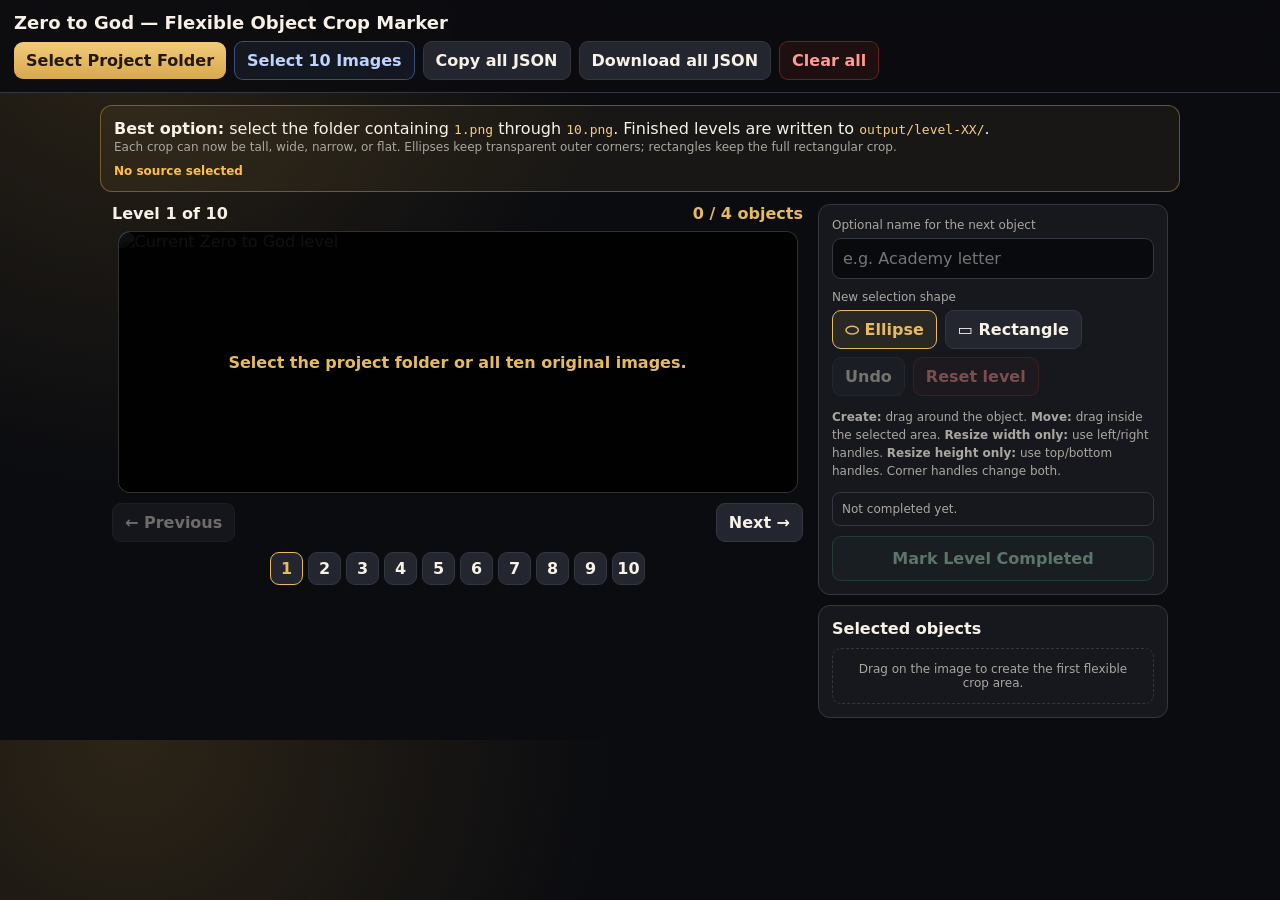
==== commit 65adc4d8: "Publish flexible ellipse and rectangle crop marker" ====
--- a/public/zero-to-god-marker/index.html
+++ b/public/zero-to-god-marker/index.html
@@ -4,121 +4,16 @@
 <meta charset="utf-8">
 <meta name="viewport" content="width=device-width,initial-scale=1,maximum-scale=5,user-scalable=yes">
 <meta name="theme-color" content="#0b0c10">
-<title>Zero to God — Object Crop Marker</title>
+<title>Zero to God — Flexible Object Crop Marker</title>
 <style>
-:root{--bg:#0b0c10;--panel:#17191f;--line:#343741;--text:#f7f1e7;--muted:#aaa7a1;--gold:#e6ba60;--red:#ff453a;--green:#62d38f;--amber:#ffbf47;--blue:#70a7ff;font-family:Inter,system-ui,-apple-system,sans-serif}
-*{box-sizing:border-box}body{margin:0;background:radial-gradient(circle at 10% 0,#2c2417 0,transparent 30rem),var(--bg);color:var(--text)}button,input{font:inherit}button{border:1px solid var(--line);background:#23262e;color:var(--text);border-radius:9px;padding:9px 12px;font-weight:750;cursor:pointer}button:disabled{opacity:.42;cursor:not-allowed}.gold{border:0;background:linear-gradient(#f2cb78,#d8a94e);color:#24180a}.danger{color:#ff9994;border-color:#ff453a55;background:#ff453a15}.good{color:#bdf4d0;border-color:#62d38f66;background:#62d38f16}.blue{color:#bed4ff;border-color:#70a7ff66;background:#70a7ff14}header{position:sticky;top:0;z-index:20;padding:12px 14px;background:#0b0c10e8;border-bottom:1px solid var(--line);backdrop-filter:blur(12px)}h1{font-size:18px;margin:0 0 8px}.row{display:flex;gap:8px;align-items:center;flex-wrap:wrap}.setup{max-width:1080px;margin:12px auto 0;padding:13px;border:1px solid #e6ba6060;border-radius:12px;background:#e6ba6010}.setup strong{color:var(--gold)}.small{font-size:12px;line-height:1.5;color:var(--muted)}.source-state{font-size:12px;font-weight:800;color:var(--amber)}.source-state.ready{color:var(--green)}main{max-width:1080px;margin:auto;padding:12px}.status{display:flex;justify-content:space-between;align-items:center;margin-bottom:8px}.status b:last-child{color:var(--gold)}.stage{position:relative;width:min(100%,680px);margin:auto;background:#111;border:1px solid #ffffff22;border-radius:12px;overflow:hidden;box-shadow:0 18px 50px #0008}.stage img{display:block;width:100%;height:auto;min-height:260px;object-fit:contain;background:#101116}.stage canvas{position:absolute;inset:0;width:100%;height:100%;touch-action:none;cursor:crosshair}.loading{position:absolute;inset:0;display:grid;place-items:center;padding:22px;text-align:center;background:#000e;color:var(--gold);font-weight:800}.loading[hidden]{display:none}.nav{display:flex;justify-content:space-between;gap:8px;margin-top:10px}.dots{display:flex;justify-content:center;gap:5px;flex-wrap:wrap;margin:10px 0 0}.dot{width:33px;height:33px;padding:0}.dot.on{border-color:var(--gold);color:var(--gold)}.dot.done{border-color:var(--green);color:var(--green);background:#62d38f15}.dot.pending{border-color:var(--amber);color:var(--amber)}.panel{margin-top:10px;padding:13px;border:1px solid var(--line);border-radius:12px;background:#17191ff2}.label{font-size:12px;color:var(--muted);margin-bottom:6px}.name{width:100%;padding:10px;border:1px solid var(--line);border-radius:9px;background:#090a0d;color:#fff}.mode.on{border-color:var(--gold);color:var(--gold);background:#e6ba6018}.note{font-size:12px;line-height:1.5;color:var(--muted);margin:10px 0 0}.objects{display:grid;gap:7px;margin-top:10px}.empty{padding:13px;border:1px dashed var(--line);border-radius:9px;text-align:center;color:var(--muted);font-size:12px}.obj{display:grid;grid-template-columns:29px 1fr 34px;gap:7px;align-items:center;padding:8px;border:1px solid var(--line);border-radius:9px;background:#0d0f13;cursor:pointer}.obj.selected{border-color:var(--blue);box-shadow:0 0 0 2px #70a7ff20 inset}.num{display:grid;place-items:center;width:29px;height:29px;border-radius:50%;background:var(--red);font-weight:900}.obj input{width:100%;border:0;border-radius:6px;background:#0005;color:#fff;padding:6px}.coords{margin-top:3px;color:var(--muted);font-size:10px}.x{width:33px;height:33px;padding:0}.save-state{margin-top:9px;padding:9px;border:1px solid var(--line);border-radius:8px;font-size:12px;color:var(--muted)}.save-state.done{border-color:#62d38f55;color:var(--green);background:#62d38f10}.save-state.pending{border-color:#ffbf4755;color:var(--amber);background:#ffbf4710}.complete{width:100%;margin-top:10px;padding:12px}.toast{position:fixed;z-index:50;left:50%;bottom:18px;transform:translate(-50%,12px);padding:10px 14px;border:1px solid var(--line);border-radius:10px;background:#252831;opacity:0;transition:.2s;pointer-events:none;max-width:min(92vw,680px);text-align:center}.toast.show{opacity:1;transform:translate(-50%,0)}code{color:#f3ce82}@media(min-width:840px){main{display:grid;grid-template-columns:minmax(0,1fr) 350px;gap:15px}.side{position:sticky;top:92px;align-self:start}.side .panel{margin-top:0;margin-bottom:10px}}
+:root{--bg:#0b0c10;--panel:#17191f;--line:#343741;--text:#f7f1e7;--muted:#aaa7a1;--gold:#e6ba60;--red:#ff453a;--green:#62d38f;--amber:#ffbf47;--blue:#70a7ff;font-family:Inter,system-ui,-apple-system,sans-serif}*{box-sizing:border-box}body{margin:0;background:radial-gradient(circle at 10% 0,#2c2417 0,transparent 30rem),var(--bg);color:var(--text)}button,input{font:inherit}button{border:1px solid var(--line);background:#23262e;color:var(--text);border-radius:9px;padding:9px 12px;font-weight:750;cursor:pointer}button:disabled{opacity:.42;cursor:not-allowed}.gold{border:0;background:linear-gradient(#f2cb78,#d8a94e);color:#24180a}.danger{color:#ff9994;border-color:#ff453a55;background:#ff453a15}.good{color:#bdf4d0;border-color:#62d38f66;background:#62d38f16}.blue{color:#bed4ff;border-color:#70a7ff66;background:#70a7ff14}header{position:sticky;top:0;z-index:20;padding:12px 14px;background:#0b0c10e8;border-bottom:1px solid var(--line);backdrop-filter:blur(12px)}h1{font-size:18px;margin:0 0 8px}.row{display:flex;gap:8px;align-items:center;flex-wrap:wrap}.setup{max-width:1080px;margin:12px auto 0;padding:13px;border:1px solid #e6ba6060;border-radius:12px;background:#e6ba6010}.small,.note{font-size:12px;line-height:1.5;color:var(--muted)}.source-state{font-size:12px;font-weight:800;color:var(--amber)}.source-state.ready{color:var(--green)}main{max-width:1080px;margin:auto;padding:12px}.status{display:flex;justify-content:space-between;margin-bottom:8px}.status b:last-child{color:var(--gold)}.stage{position:relative;width:min(100%,680px);margin:auto;background:#111;border:1px solid #ffffff22;border-radius:12px;overflow:hidden}.stage img{display:block;width:100%;height:auto;min-height:260px;object-fit:contain;background:#101116}.stage canvas{position:absolute;inset:0;width:100%;height:100%;touch-action:none;cursor:crosshair}.loading{position:absolute;inset:0;display:grid;place-items:center;padding:22px;text-align:center;background:#000e;color:var(--gold);font-weight:800}.loading[hidden]{display:none}.nav{display:flex;justify-content:space-between;gap:8px;margin-top:10px}.dots{display:flex;justify-content:center;gap:5px;flex-wrap:wrap;margin:10px 0}.dot{width:33px;height:33px;padding:0}.dot.on{border-color:var(--gold);color:var(--gold)}.dot.done{border-color:var(--green);color:var(--green);background:#62d38f15}.dot.pending{border-color:var(--amber);color:var(--amber)}.panel{margin-top:10px;padding:13px;border:1px solid var(--line);border-radius:12px;background:#17191ff2}.label{font-size:12px;color:var(--muted);margin-bottom:6px}.name{width:100%;padding:10px;border:1px solid var(--line);border-radius:9px;background:#090a0d;color:#fff}.mode.on{border-color:var(--gold);color:var(--gold);background:#e6ba6018}.objects{display:grid;gap:7px;margin-top:10px}.empty{padding:13px;border:1px dashed var(--line);border-radius:9px;text-align:center;color:var(--muted);font-size:12px}.obj{display:grid;grid-template-columns:29px 1fr 34px;gap:7px;align-items:center;padding:8px;border:1px solid var(--line);border-radius:9px;background:#0d0f13;cursor:pointer}.obj.selected{border-color:var(--blue);box-shadow:0 0 0 2px #70a7ff20 inset}.num{display:grid;place-items:center;width:29px;height:29px;border-radius:50%;background:var(--red);font-weight:900}.obj input{width:100%;border:0;border-radius:6px;background:#0005;color:#fff;padding:6px}.coords{margin-top:3px;color:var(--muted);font-size:10px}.x{width:33px;height:33px;padding:0}.save-state{margin-top:9px;padding:9px;border:1px solid var(--line);border-radius:8px;font-size:12px;color:var(--muted)}.save-state.done{border-color:#62d38f55;color:var(--green);background:#62d38f10}.save-state.pending{border-color:#ffbf4755;color:var(--amber);background:#ffbf4710}.complete{width:100%;margin-top:10px;padding:12px}.toast{position:fixed;z-index:50;left:50%;bottom:18px;transform:translate(-50%,12px);padding:10px 14px;border:1px solid var(--line);border-radius:10px;background:#252831;opacity:0;transition:.2s;pointer-events:none;max-width:min(92vw,680px);text-align:center}.toast.show{opacity:1;transform:translate(-50%,0)}code{color:#f3ce82}@media(min-width:840px){main{display:grid;grid-template-columns:minmax(0,1fr) 350px;gap:15px}.side{position:sticky;top:92px;align-self:start}.side .panel{margin-top:0;margin-bottom:10px}}
 </style>
 </head>
 <body>
-<header>
-  <h1>Zero to God — Object Crop Marker</h1>
-  <div class="row">
-    <button id="chooseFolder" class="gold">Select Project Folder</button>
-    <button id="chooseFiles" class="blue">Select 10 Images</button>
-    <button id="copy">Copy all JSON</button>
-    <button id="export">Download all JSON</button>
-    <button id="clearAll" class="danger">Clear all</button>
-    <input id="fileInput" type="file" accept="image/*" multiple hidden>
-  </div>
-</header>
-<section class="setup">
-  <div><strong>Best option:</strong> select the folder containing <code>1.png</code> through <code>10.png</code>. Finished levels are written directly to <code>output/level-XX/</code>.</div>
-  <div class="small">On a browser without folder writing, use <b>Select 10 Images</b>. Completing a level downloads one ZIP containing that level folder, its four crops, and JSON.</div>
-  <div class="row" style="margin-top:8px"><span id="sourceState" class="source-state">No source selected</span></div>
-</section>
-<main>
-  <section>
-    <div class="status"><b id="levelText">Level 1 of 10</b><b id="count">0 / 4 objects</b></div>
-    <div class="stage"><img id="image" alt="Current Zero to God level"><canvas id="canvas"></canvas><div id="loading" class="loading">Select the project folder or all ten original images.</div></div>
-    <div class="nav"><button id="prev">← Previous</button><button id="next">Next →</button></div>
-    <div id="dots" class="dots"></div>
-  </section>
-  <aside class="side">
-    <section class="panel">
-      <div class="label">Optional name for the next object</div>
-      <input id="name" class="name" placeholder="e.g. Academy letter" maxlength="80">
-      <div class="label" style="margin-top:11px">New selection shape</div>
-      <div class="row"><button id="circle" class="mode on">◯ Circle</button><button id="square" class="mode">□ Square</button><button id="undo">Undo</button><button id="reset" class="danger">Reset level</button></div>
-      <p class="note"><b>Create:</b> drag on empty space. <b>Move:</b> tap a marked object, then drag inside it. <b>Resize:</b> drag any white handle on the selected area. Nothing is saved until you press <b>Mark Level Completed</b>.</p>
-      <div id="saveState" class="save-state">Not completed yet.</div>
-      <button id="completeLevel" class="complete good">Mark Level Completed</button>
-    </section>
-    <section class="panel"><b>Selected objects</b><div id="objects" class="objects"></div></section>
-  </aside>
-</main>
+<header><h1>Zero to God — Flexible Object Crop Marker</h1><div class="row"><button id="chooseFolder" class="gold">Select Project Folder</button><button id="chooseFiles" class="blue">Select 10 Images</button><button id="copy">Copy all JSON</button><button id="export">Download all JSON</button><button id="clearAll" class="danger">Clear all</button><input id="fileInput" type="file" accept="image/*" multiple hidden></div></header>
+<section class="setup"><div><strong>Best option:</strong> select the folder containing <code>1.png</code> through <code>10.png</code>. Finished levels are written to <code>output/level-XX/</code>.</div><div class="small">Each crop can now be tall, wide, narrow, or flat. Ellipses keep transparent outer corners; rectangles keep the full rectangular crop.</div><div class="row" style="margin-top:8px"><span id="sourceState" class="source-state">No source selected</span></div></section>
+<main><section><div class="status"><b id="levelText">Level 1 of 10</b><b id="count">0 / 4 objects</b></div><div class="stage"><img id="image" alt="Current Zero to God level"><canvas id="canvas"></canvas><div id="loading" class="loading">Select the project folder or all ten original images.</div></div><div class="nav"><button id="prev">← Previous</button><button id="next">Next →</button></div><div id="dots" class="dots"></div></section><aside class="side"><section class="panel"><div class="label">Optional name for the next object</div><input id="name" class="name" placeholder="e.g. Academy letter" maxlength="80"><div class="label" style="margin-top:11px">New selection shape</div><div class="row"><button id="circle" class="mode on">⬭ Ellipse</button><button id="square" class="mode">▭ Rectangle</button><button id="undo">Undo</button><button id="reset" class="danger">Reset level</button></div><p class="note"><b>Create:</b> drag around the object. <b>Move:</b> drag inside the selected area. <b>Resize width only:</b> use left/right handles. <b>Resize height only:</b> use top/bottom handles. Corner handles change both.</p><div id="saveState" class="save-state">Not completed yet.</div><button id="completeLevel" class="complete good">Mark Level Completed</button></section><section class="panel"><b>Selected objects</b><div id="objects" class="objects"></div></section></aside></main>
 <div id="toast" class="toast"></div>
-<script>
-'use strict';
-const N=10,MAX=4,KEY='z2g-crop-marker-v5',DB='z2g-crop-marker-handles-v5',STORE='handles';
-const $=id=>document.getElementById(id);
-const E={img:$('image'),cv:$('canvas'),loading:$('loading'),level:$('levelText'),count:$('count'),dots:$('dots'),objects:$('objects'),name:$('name'),circle:$('circle'),square:$('square'),prev:$('prev'),next:$('next'),undo:$('undo'),reset:$('reset'),complete:$('completeLevel'),copy:$('copy'),export:$('export'),clear:$('clearAll'),chooseFolder:$('chooseFolder'),chooseFiles:$('chooseFiles'),fileInput:$('fileInput'),sourceState:$('sourceState'),saveState:$('saveState'),toast:$('toast')};
-const ctx=E.cv.getContext('2d');
-let state=load(),level=Math.max(0,Math.min(N-1,state.level||0)),mode=state.mode==='square'?'square':'circle',active=-1,gesture=null,timer=null,saving=false,projectHandle=null,outputHandle=null,fileMap=new Map(),currentFile=null,currentUrl='',sourceMode='none';
-function pad(n){return String(n).padStart(2,'0')}
-function fresh(){return{version:5,level:0,mode:'circle',levels:Array.from({length:N},(_,i)=>({level:i+1,image:`${i+1}.png`,imageWidth:1024,imageHeight:1536,sourceImage:null,done:false,savedAt:null,objects:[]}))}}
-function load(){try{const x=JSON.parse(localStorage.getItem(KEY));return x&&Array.isArray(x.levels)&&x.levels.length===N?x:fresh()}catch{return fresh()}}
-function saveLocal(){state.level=level;state.mode=mode;localStorage.setItem(KEY,JSON.stringify(state))}
-function cur(){return state.levels[level]}
-function r(v){return Math.round(Number(v)*100)/100}
-function clamp(v,a,b){return Math.max(a,Math.min(b,v))}
-function toast(s){clearTimeout(timer);E.toast.textContent=s;E.toast.classList.add('show');timer=setTimeout(()=>E.toast.classList.remove('show'),2300)}
-function dbOpen(){return new Promise((resolve,reject)=>{const q=indexedDB.open(DB,1);q.onupgradeneeded=()=>q.result.createObjectStore(STORE);q.onsuccess=()=>resolve(q.result);q.onerror=()=>reject(q.error)})}
-async function dbSet(key,value){const db=await dbOpen();return new Promise((resolve,reject)=>{const tx=db.transaction(STORE,'readwrite');tx.objectStore(STORE).put(value,key);tx.oncomplete=resolve;tx.onerror=()=>reject(tx.error)})}
-async function dbGet(key){const db=await dbOpen();return new Promise((resolve,reject)=>{const tx=db.transaction(STORE,'readonly'),q=tx.objectStore(STORE).get(key);q.onsuccess=()=>resolve(q.result);q.onerror=()=>reject(q.error)})}
-async function permission(handle,ask=false){if(!handle)return false;const opts={mode:'readwrite'};if(await handle.queryPermission(opts)==='granted')return true;return ask&&(await handle.requestPermission(opts)==='granted')}
-async function connectFolder(handle,ask=true){if(!await permission(handle,ask))throw new Error('Folder permission was not granted.');projectHandle=handle;outputHandle=await projectHandle.getDirectoryHandle('output',{create:true});sourceMode='folder';fileMap.clear();await dbSet('project',projectHandle);E.sourceState.textContent=`Direct output: ${projectHandle.name}/output/level-XX`;E.sourceState.className='source-state ready';E.chooseFolder.textContent='Change Project Folder';await show(level)}
-async function chooseFolder(){if(!window.showDirectoryPicker){toast('Folder writing is unavailable here. Use “Select 10 Images” instead.');return}try{const h=await window.showDirectoryPicker({mode:'readwrite'});await connectFolder(h,true);toast('Original images connected.')}catch(err){if(err?.name!=='AbortError')toast(err.message||'Could not open that folder.')}}
-async function restoreFolder(){try{const h=await dbGet('project');if(h&&await permission(h,false)){await connectFolder(h,false);return}}catch{}render();show(level)}
-function imageNumber(name){const m=String(name).match(/(?:^|\D)(10|[1-9])(?:\D|$)/);return m?Number(m[1]):NaN}
-async function chooseImageFiles(files){const a=[...files].filter(f=>f.type.startsWith('image/')).sort((x,y)=>imageNumber(x.name)-imageNumber(y.name));const nums=a.map(f=>imageNumber(f.name));if(a.length!==10||nums.some(Number.isNaN)||new Set(nums).size!==10||Math.min(...nums)!==1||Math.max(...nums)!==10){toast('Select exactly ten images named 1 through 10.');return}fileMap=new Map(a.map(f=>[imageNumber(f.name),f]));sourceMode='files';projectHandle=null;outputHandle=null;E.sourceState.textContent='Mobile/file mode: each completed level downloads as a ZIP';E.sourceState.className='source-state ready';await show(level);toast('Ten original images loaded.')}
-async function findImageFile(n){if(sourceMode==='files')return fileMap.get(n)||null;if(sourceMode!=='folder'||!projectHandle)return null;const roots=[projectHandle];for(const sub of ['images','levels','scenes'])try{roots.push(await projectHandle.getDirectoryHandle(sub))}catch{}
- const bases=[String(n),pad(n),`level-${pad(n)}`,`level-${n}`,`level_${pad(n)}`,`level_${n}`],exts=['png','jpg','jpeg','webp'];
- for(const root of roots)for(const b of bases)for(const ext of exts){try{return await (await root.getFileHandle(`${b}.${ext}`)).getFile()}catch{}}
- return null}
-async function show(i){level=clamp(i,0,N-1);active=-1;gesture=null;E.name.value='';E.loading.hidden=false;E.loading.textContent=sourceMode==='none'?'Select the project folder or all ten original images.':'Loading original image…';if(currentUrl){URL.revokeObjectURL(currentUrl);currentUrl=''}currentFile=await findImageFile(level+1);if(currentFile){currentUrl=URL.createObjectURL(currentFile);E.img.src=currentUrl}else{E.img.removeAttribute('src');E.loading.hidden=false;E.loading.textContent=sourceMode==='none'?'Select the project folder or all ten original images.':`Could not find the original image for Level ${level+1}.`}
- render();saveLocal()}
-E.img.onload=()=>{const v=cur();v.imageWidth=E.img.naturalWidth||1024;v.imageHeight=E.img.naturalHeight||1536;v.sourceImage=currentFile?.name||v.image;E.cv.width=v.imageWidth;E.cv.height=v.imageHeight;E.loading.hidden=true;saveLocal();paint()};
-E.img.onerror=()=>{E.loading.hidden=false;E.loading.textContent='This level image could not be loaded.'};
-function markDirty(){const v=cur();if(v.done){v.done=false;v.savedAt=null}saveLocal()}
-function setMode(x){mode=x;saveLocal();render()}
-function bounds(o){return o.shape==='circle'?{x:o.center.x-o.radius,y:o.center.y-o.radius,width:o.radius*2,height:o.radius*2}:{x:o.center.x-o.size/2,y:o.center.y-o.size/2,width:o.size,height:o.size}}
-function render(){const a=cur().objects,c=a.length;E.level.textContent=`Level ${level+1} of ${N}`;E.count.textContent=`${c} / ${MAX} objects`;E.prev.disabled=level===0||saving;E.next.disabled=level===N-1||saving;E.undo.disabled=E.reset.disabled=c===0||saving;E.complete.disabled=sourceMode==='none'||!currentFile||c!==MAX||saving;E.complete.textContent=saving?'Saving crops…':cur().done?'Re-save & Mark Completed':'Mark Level Completed';E.circle.classList.toggle('on',mode==='circle');E.square.classList.toggle('on',mode==='square');
- E.dots.innerHTML='';state.levels.forEach((v,i)=>{const b=document.createElement('button');b.className='dot'+(i===level?' on':'')+(v.done?' done':(!v.done&&v.objects.length===MAX?' pending':''));b.textContent=v.done?'✓':i+1;b.title=v.done?`Level ${i+1} completed`:`Level ${i+1}`;b.onclick=()=>show(i);E.dots.append(b)});
- E.objects.innerHTML='';if(!c)E.objects.innerHTML='<div class="empty">Drag on the image to create the first crop area.</div>';a.forEach((o,i)=>{const d=document.createElement('div');d.className='obj'+(i===active?' selected':'');d.innerHTML='<span class="num"></span><div><input maxlength="80"><div class="coords"></div></div><button class="x danger">×</button>';d.querySelector('.num').textContent=i+1;d.onclick=ev=>{if(ev.target.tagName==='INPUT'||ev.target.tagName==='BUTTON')return;active=i;render();paint()};const inp=d.querySelector('input');inp.value=o.name;inp.onfocus=()=>{active=i;render();paint()};inp.oninput=()=>{o.name=inp.value;markDirty();render()};const b=bounds(o);d.querySelector('.coords').textContent=`${o.shape} • crop x ${r(b.x)}, y ${r(b.y)} • ${r(b.width)} × ${r(b.height)}`;d.querySelector('.x').onclick=ev=>{ev.stopPropagation();a.splice(i,1);if(active===i)active=-1;else if(active>i)active--;markDirty();render();paint()};E.objects.append(d)});
- E.saveState.className='save-state'+(cur().done?' done':(c===MAX?' pending':''));E.saveState.textContent=cur().done?`✓ Level completed and output saved${cur().savedAt?` at ${new Date(cur().savedAt).toLocaleTimeString()}`:''}.`:c===MAX?'Four areas ready. Adjust them, then press “Mark Level Completed”.':'Not completed yet.'
-}
-function point(ev){const b=E.cv.getBoundingClientRect(),v=cur();return{x:clamp((ev.clientX-b.left)*v.imageWidth/b.width,0,v.imageWidth),y:clamp((ev.clientY-b.top)*v.imageHeight/b.height,0,v.imageHeight)}}
-function screenUnit(px){const b=E.cv.getBoundingClientRect();return px*cur().imageWidth/Math.max(1,b.width)}
-function inside(o,p){if(o.shape==='circle')return Math.hypot(p.x-o.center.x,p.y-o.center.y)<=o.radius;return Math.abs(p.x-o.center.x)<=o.size/2&&Math.abs(p.y-o.center.y)<=o.size/2}
-function handles(o){const b=bounds(o);return[{x:b.x,y:b.y},{x:b.x+b.width,y:b.y},{x:b.x+b.width,y:b.y+b.height},{x:b.x,y:b.y+b.height}]}
-function handleAt(o,p){const hs=handles(o),hit=screenUnit(22);for(let i=0;i<hs.length;i++)if(Math.hypot(p.x-hs[i].x,p.y-hs[i].y)<=hit)return i;return -1}
-function objectAt(p){for(let i=cur().objects.length-1;i>=0;i--)if(inside(cur().objects[i],p))return i;return -1}
-function clampCenter(o,c){const half=o.shape==='circle'?o.radius:o.size/2;return{x:clamp(c.x,half,cur().imageWidth-half),y:clamp(c.y,half,cur().imageHeight-half)}}
-E.cv.onpointerdown=ev=>{if(!currentFile||saving)return;E.cv.setPointerCapture(ev.pointerId);const p=point(ev);if(active>=0){const o=cur().objects[active],h=handleAt(o,p);if(h>=0){gesture={type:'resize',index:active,start:p,original:structuredClone(o),changed:false};return}if(inside(o,p)){gesture={type:'move',index:active,start:p,original:structuredClone(o),offset:{x:p.x-o.center.x,y:p.y-o.center.y},changed:false};return}}
- const hit=objectAt(p);if(hit>=0){active=hit;gesture={type:'move',index:hit,start:p,original:structuredClone(cur().objects[hit]),offset:{x:p.x-cur().objects[hit].center.x,y:p.y-cur().objects[hit].center.y},changed:false};render();paint();return}
- if(cur().objects.length>=MAX){toast('Four objects already exist. Select one to move or resize it.');return}active=-1;gesture={type:'draw',start:p,current:p,shape:mode};paint()};
-E.cv.onpointermove=ev=>{if(!gesture)return;const p=point(ev);if(gesture.type==='draw'){gesture.current=p}else if(gesture.type==='move'){gesture.changed=gesture.changed||Math.hypot(p.x-gesture.start.x,p.y-gesture.start.y)>screenUnit(1);const o=cur().objects[gesture.index],c=clampCenter(o,{x:p.x-gesture.offset.x,y:p.y-gesture.offset.y});o.center.x=r(c.x);o.center.y=r(c.y)}else if(gesture.type==='resize'){gesture.changed=gesture.changed||Math.hypot(p.x-gesture.start.x,p.y-gesture.start.y)>screenUnit(1);const o=cur().objects[gesture.index],maxSize=Math.min(cur().imageWidth,cur().imageHeight);if(o.shape==='circle'){o.radius=r(clamp(Math.hypot(p.x-o.center.x,p.y-o.center.y),screenUnit(12),maxSize/2));o.center=clampCenter(o,o.center)}else{o.size=r(clamp(2*Math.max(Math.abs(p.x-o.center.x),Math.abs(p.y-o.center.y)),screenUnit(24),maxSize));o.center=clampCenter(o,o.center)}}paint()};
-E.cv.onpointerup=ev=>{if(!gesture)return;const p=point(ev);if(gesture.type==='draw'){const s=gesture.start,dx=p.x-s.x,dy=p.y-s.y,n=cur().objects.length+1;let o;if(gesture.shape==='circle'){o={id:`object_${n}`,name:E.name.value.trim()||`Object ${n}`,shape:'circle',center:{x:r(s.x),y:r(s.y)},radius:r(Math.min(Math.min(cur().imageWidth,cur().imageHeight)/2,Math.max(screenUnit(14),Math.hypot(dx,dy))))};o.center=clampCenter(o,o.center)}else{const size=Math.max(screenUnit(28),Math.max(Math.abs(dx),Math.abs(dy))),cx=s.x+Math.sign(dx||1)*size/2,cy=s.y+Math.sign(dy||1)*size/2;o={id:`object_${n}`,name:E.name.value.trim()||`Object ${n}`,shape:'square',center:{x:r(cx),y:r(cy)},size:r(size)};o.center=clampCenter(o,o.center)}cur().objects.push(o);active=cur().objects.length-1;E.name.value=''}
- const changed=gesture.type==='draw'||gesture.changed;gesture=null;if(changed)markDirty();else saveLocal();render();paint()};
-E.cv.onpointercancel=()=>{if(gesture&&gesture.original&&gesture.index>=0)cur().objects[gesture.index]=gesture.original;gesture=null;render();paint()};
-function drawArea(g,o,index,selected=false,preview=false){const scale=screenUnit(1);g.save();g.strokeStyle=selected?'#70a7ff':'#ff3131';g.fillStyle=preview?'#ff313118':selected?'#70a7ff20':'#ff313125';g.lineWidth=selected?3.5*scale:3*scale;g.setLineDash(preview?[7*scale,5*scale]:[]);g.beginPath();if(o.shape==='circle')g.arc(o.center.x,o.center.y,o.radius,0,Math.PI*2);else g.rect(o.center.x-o.size/2,o.center.y-o.size/2,o.size,o.size);g.fill();g.stroke();if(index!==null){g.setLineDash([]);g.fillStyle=selected?'#70a7ff':'#ff3131';g.beginPath();g.arc(o.center.x,o.center.y,10*scale,0,Math.PI*2);g.fill();g.fillStyle='#fff';g.font=`bold ${12*scale}px system-ui`;g.textAlign='center';g.textBaseline='middle';g.fillText(String(index+1),o.center.x,o.center.y)}if(selected){for(const h of handles(o)){g.fillStyle='#fff';g.strokeStyle='#70a7ff';g.lineWidth=2*scale;g.beginPath();g.rect(h.x-6*scale,h.y-6*scale,12*scale,12*scale);g.fill();g.stroke()}}g.restore()}
-function paint(){ctx.clearRect(0,0,E.cv.width,E.cv.height);cur().objects.forEach((o,i)=>drawArea(ctx,o,i,i===active,false));if(gesture?.type==='draw'){const s=gesture.start,p=gesture.current,dx=p.x-s.x,dy=p.y-s.y;if(gesture.shape==='circle')drawArea(ctx,{shape:'circle',center:s,radius:Math.max(screenUnit(14),Math.hypot(dx,dy))},null,false,true);else{const z=Math.max(screenUnit(28),Math.max(Math.abs(dx),Math.abs(dy)));drawArea(ctx,{shape:'square',center:{x:s.x+Math.sign(dx||1)*z/2,y:s.y+Math.sign(dy||1)*z/2},size:z},null,false,true)}}}
-function cropBounds(o){const b=bounds(o),w=cur().imageWidth,h=cur().imageHeight,x=clamp(Math.floor(b.x),0,w-1),y=clamp(Math.floor(b.y),0,h-1),right=clamp(Math.ceil(b.x+b.width),x+1,w),bottom=clamp(Math.ceil(b.y+b.height),y+1,h);return{x,y,width:right-x,height:bottom-y}}
-function levelPayload(v){return{project:'Zero to God',schemaVersion:2,coordinateSystem:'original-image-pixels',level:v.level,status:v.done?'completed':'draft',sourceImage:v.sourceImage||v.image,originalImageSize:{width:v.imageWidth,height:v.imageHeight},outputFolder:`level-${pad(v.level)}`,savedAt:v.savedAt,objects:v.objects.map((o,i)=>{const b=o.shape==='circle'?{x:Math.max(0,Math.floor(o.center.x-o.radius)),y:Math.max(0,Math.floor(o.center.y-o.radius)),width:Math.ceil(o.radius*2),height:Math.ceil(o.radius*2)}:{x:Math.max(0,Math.floor(o.center.x-o.size/2)),y:Math.max(0,Math.floor(o.center.y-o.size/2)),width:Math.ceil(o.size),height:Math.ceil(o.size)};return{...o,hitPoint:{...o.center},bounds:b,cropFile:`object-${pad(i+1)}.png`,normalized:{hitPoint:{x:+(o.center.x/v.imageWidth).toFixed(6),y:+(o.center.y/v.imageHeight).toFixed(6)},bounds:{x:+(b.x/v.imageWidth).toFixed(6),y:+(b.y/v.imageHeight).toFixed(6),width:+(b.width/v.imageWidth).toFixed(6),height:+(b.height/v.imageHeight).toFixed(6)}}}})}}
-function allPayload(){return{project:'Zero to God',schemaVersion:2,generatedAt:new Date().toISOString(),levels:state.levels.map(levelPayload)}}
-async function cropBlob(o){const b=cropBounds(o),c=document.createElement('canvas');c.width=b.width;c.height=b.height;const g=c.getContext('2d');if(o.shape==='circle'){g.save();g.beginPath();g.arc(o.center.x-b.x,o.center.y-b.y,o.radius,0,Math.PI*2);g.clip();g.drawImage(E.img,b.x,b.y,b.width,b.height,0,0,b.width,b.height);g.restore()}else g.drawImage(E.img,b.x,b.y,b.width,b.height,0,0,b.width,b.height);return new Promise((resolve,reject)=>c.toBlob(x=>x?resolve(x):reject(new Error('Could not create crop image.')),'image/png'))}
-async function writeFile(dir,name,data){const h=await dir.getFileHandle(name,{create:true}),w=await h.createWritable();await w.write(data);await w.close()}
-function u16(n){const a=new Uint8Array(2);new DataView(a.buffer).setUint16(0,n,true);return a}function u32(n){const a=new Uint8Array(4);new DataView(a.buffer).setUint32(0,n>>>0,true);return a}function join(parts){let n=0;for(const p of parts)n+=p.length;const out=new Uint8Array(n);let o=0;for(const p of parts){out.set(p,o);o+=p.length}return out}
-const crcTable=(()=>{const t=new Uint32Array(256);for(let n=0;n<256;n++){let c=n;for(let k=0;k<8;k++)c=(c&1)?0xedb88320^(c>>>1):c>>>1;t[n]=c>>>0}return t})();function crc32(data){let c=0xffffffff;for(const b of data)c=crcTable[(c^b)&255]^(c>>>8);return(c^0xffffffff)>>>0}
-async function zipBlob(entries){const enc=new TextEncoder(),locals=[],centrals=[];let offset=0;const now=new Date(),dosTime=((now.getHours()&31)<<11)|((now.getMinutes()&63)<<5)|((now.getSeconds()/2)&31),dosDate=(((now.getFullYear()-1980)&127)<<9)|(((now.getMonth()+1)&15)<<5)|(now.getDate()&31);for(const e of entries){const name=enc.encode(e.name),data=new Uint8Array(await e.blob.arrayBuffer()),crc=crc32(data),local=join([u32(0x04034b50),u16(20),u16(0x0800),u16(0),u16(dosTime),u16(dosDate),u32(crc),u32(data.length),u32(data.length),u16(name.length),u16(0),name,data]);locals.push(local);centrals.push(join([u32(0x02014b50),u16(20),u16(20),u16(0x0800),u16(0),u16(dosTime),u16(dosDate),u32(crc),u32(data.length),u32(data.length),u16(name.length),u16(0),u16(0),u16(0),u16(0),u32(0),u32(offset),name]));offset+=local.length}const central=join(centrals),body=join(locals),end=join([u32(0x06054b50),u16(0),u16(0),u16(entries.length),u16(entries.length),u32(central.length),u32(body.length),u16(0)]);return new Blob([body,central,end],{type:'application/zip'})}
-function downloadBlob(blob,name){const u=URL.createObjectURL(blob),a=document.createElement('a');a.href=u;a.download=name;a.click();setTimeout(()=>URL.revokeObjectURL(u),1500)}
-async function saveLevelFolder(n,crops,jsonText){const levelDir=await outputHandle.getDirectoryHandle(`level-${pad(n)}`,{create:true});for(let i=0;i<crops.length;i++)await writeFile(levelDir,`object-${pad(i+1)}.png`,crops[i]);await writeFile(levelDir,`level-${pad(n)}.json`,jsonText);await writeFile(outputHandle,'all-levels.json',JSON.stringify(allPayload(),null,2))}
-async function saveLevelZip(n,crops,jsonText){const root=`level-${pad(n)}/`,entries=crops.map((blob,i)=>({name:`${root}object-${pad(i+1)}.png`,blob}));entries.push({name:`${root}level-${pad(n)}.json`,blob:new Blob([jsonText],{type:'application/json'})});downloadBlob(await zipBlob(entries),`level-${pad(n)}-output.zip`)}
-async function completeLevel(){if(saving)return;if(!currentFile||sourceMode==='none'){toast('Select the original images first.');return}if(cur().objects.length!==MAX){toast(`Create all ${MAX} crop areas first.`);return}saving=true;render();const n=level+1;E.saveState.className='save-state pending';E.saveState.textContent='Creating four crops and saving JSON…';try{if(sourceMode==='folder'&&!await permission(projectHandle,true))throw new Error('Folder write permission was not granted.');const crops=[];for(const o of cur().objects)crops.push(await cropBlob(o));cur().done=true;cur().savedAt=new Date().toISOString();cur().sourceImage=currentFile.name;const jsonText=JSON.stringify(levelPayload(cur()),null,2);if(sourceMode==='folder')await saveLevelFolder(n,crops,jsonText);else await saveLevelZip(n,crops,jsonText);saveLocal();render();toast(sourceMode==='folder'?`Level ${n} saved in output/level-${pad(n)}`:`Level ${n} ZIP downloaded`);if(level<N-1)setTimeout(()=>show(level+1),650)}catch(err){cur().done=false;cur().savedAt=null;saveLocal();render();toast(`Save failed: ${err.message||err}`)}finally{saving=false;render()}}
-async function removeLevelOutput(n){if(sourceMode!=='folder'||!outputHandle)return;try{await outputHandle.removeEntry(`level-${pad(n)}`,{recursive:true})}catch{}try{await writeFile(outputHandle,'all-levels.json',JSON.stringify(allPayload(),null,2))}catch{}}
-E.chooseFolder.onclick=chooseFolder;E.chooseFiles.onclick=()=>{E.fileInput.value='';E.fileInput.click()};E.fileInput.onchange=()=>chooseImageFiles(E.fileInput.files);E.circle.onclick=()=>setMode('circle');E.square.onclick=()=>setMode('square');E.prev.onclick=()=>show(level-1);E.next.onclick=()=>show(level+1);E.undo.onclick=()=>{cur().objects.pop();active=Math.min(active,cur().objects.length-1);markDirty();render();paint()};E.reset.onclick=async()=>{if(confirm('Remove all selections and saved output for this level?')){const n=level+1;cur().objects=[];cur().done=false;cur().savedAt=null;active=-1;saveLocal();await removeLevelOutput(n);render();paint();toast(`Level ${n} reset`)}};E.complete.onclick=completeLevel;E.clear.onclick=async()=>{if(confirm('Clear every level and all generated level folders?')){if(sourceMode==='folder'&&outputHandle)for(let n=1;n<=N;n++)try{await outputHandle.removeEntry(`level-${pad(n)}`,{recursive:true})}catch{}state=fresh();level=0;active=-1;saveLocal();await show(0);toast('All levels cleared')}};E.copy.onclick=async()=>{try{await navigator.clipboard.writeText(JSON.stringify(allPayload(),null,2));toast('All JSON copied')}catch{toast('Copy was blocked — use Download all JSON')}};E.export.onclick=()=>downloadBlob(new Blob([JSON.stringify(allPayload(),null,2)],{type:'application/json'}),'all-levels.json');
-restoreFolder();
-</script>
+<script src="app-core-v6.js?v=6"></script><script src="app-editor-v6.js?v=6"></script><script src="app-output-v6.js?v=6"></script>
 </body>
-</html>+</html>
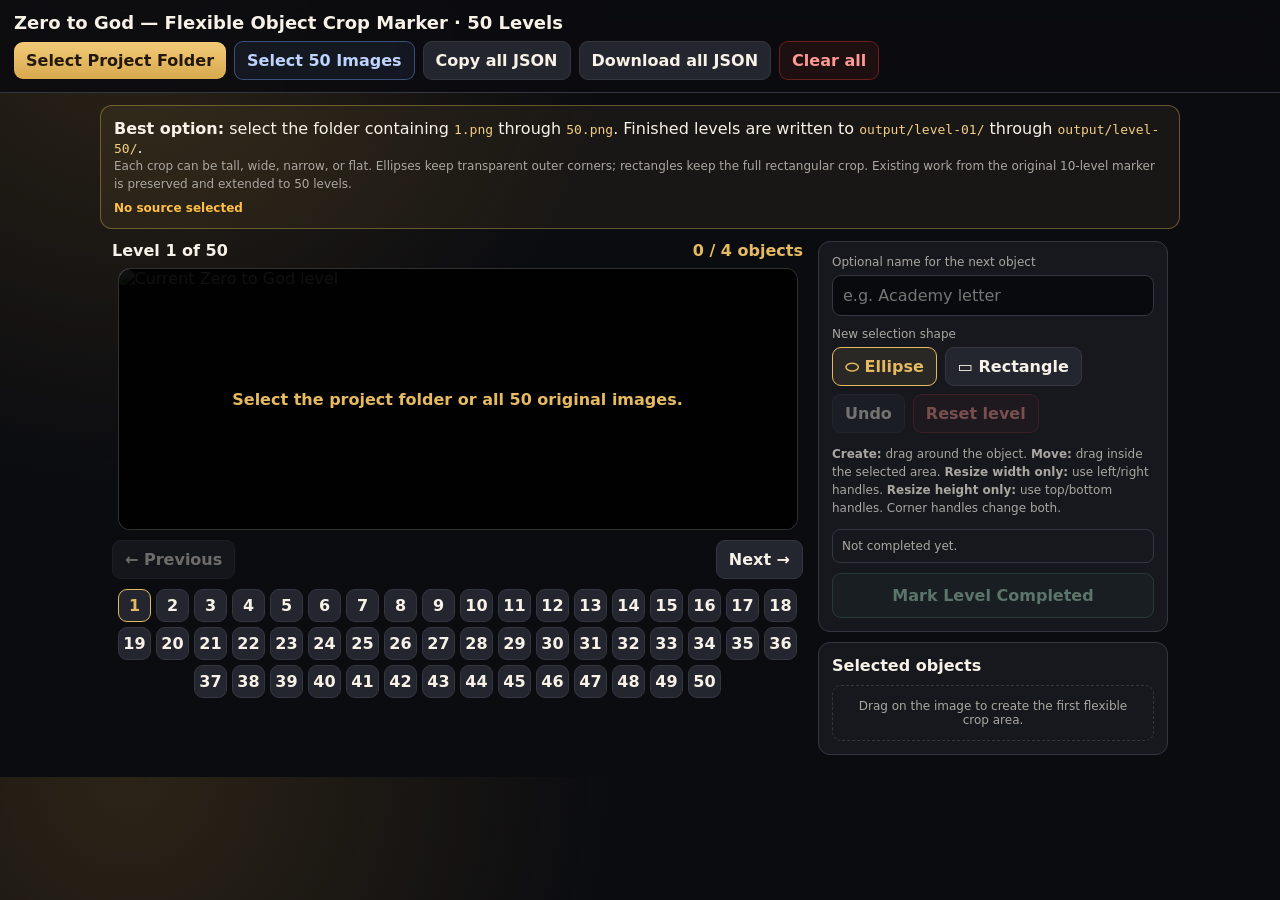
==== commit ecdd3403: "Update crop marker UI for 50 levels" ====
--- a/public/zero-to-god-marker/index.html
+++ b/public/zero-to-god-marker/index.html
@@ -10,10 +10,10 @@
 </style>
 </head>
 <body>
-<header><h1>Zero to God — Flexible Object Crop Marker</h1><div class="row"><button id="chooseFolder" class="gold">Select Project Folder</button><button id="chooseFiles" class="blue">Select 10 Images</button><button id="copy">Copy all JSON</button><button id="export">Download all JSON</button><button id="clearAll" class="danger">Clear all</button><input id="fileInput" type="file" accept="image/*" multiple hidden></div></header>
-<section class="setup"><div><strong>Best option:</strong> select the folder containing <code>1.png</code> through <code>10.png</code>. Finished levels are written to <code>output/level-XX/</code>.</div><div class="small">Each crop can now be tall, wide, narrow, or flat. Ellipses keep transparent outer corners; rectangles keep the full rectangular crop.</div><div class="row" style="margin-top:8px"><span id="sourceState" class="source-state">No source selected</span></div></section>
-<main><section><div class="status"><b id="levelText">Level 1 of 10</b><b id="count">0 / 4 objects</b></div><div class="stage"><img id="image" alt="Current Zero to God level"><canvas id="canvas"></canvas><div id="loading" class="loading">Select the project folder or all ten original images.</div></div><div class="nav"><button id="prev">← Previous</button><button id="next">Next →</button></div><div id="dots" class="dots"></div></section><aside class="side"><section class="panel"><div class="label">Optional name for the next object</div><input id="name" class="name" placeholder="e.g. Academy letter" maxlength="80"><div class="label" style="margin-top:11px">New selection shape</div><div class="row"><button id="circle" class="mode on">⬭ Ellipse</button><button id="square" class="mode">▭ Rectangle</button><button id="undo">Undo</button><button id="reset" class="danger">Reset level</button></div><p class="note"><b>Create:</b> drag around the object. <b>Move:</b> drag inside the selected area. <b>Resize width only:</b> use left/right handles. <b>Resize height only:</b> use top/bottom handles. Corner handles change both.</p><div id="saveState" class="save-state">Not completed yet.</div><button id="completeLevel" class="complete good">Mark Level Completed</button></section><section class="panel"><b>Selected objects</b><div id="objects" class="objects"></div></section></aside></main>
+<header><h1>Zero to God — Flexible Object Crop Marker · 50 Levels</h1><div class="row"><button id="chooseFolder" class="gold">Select Project Folder</button><button id="chooseFiles" class="blue">Select 50 Images</button><button id="copy">Copy all JSON</button><button id="export">Download all JSON</button><button id="clearAll" class="danger">Clear all</button><input id="fileInput" type="file" accept="image/*" multiple hidden></div></header>
+<section class="setup"><div><strong>Best option:</strong> select the folder containing <code>1.png</code> through <code>50.png</code>. Finished levels are written to <code>output/level-01/</code> through <code>output/level-50/</code>.</div><div class="small">Each crop can be tall, wide, narrow, or flat. Ellipses keep transparent outer corners; rectangles keep the full rectangular crop. Existing work from the original 10-level marker is preserved and extended to 50 levels.</div><div class="row" style="margin-top:8px"><span id="sourceState" class="source-state">No source selected</span></div></section>
+<main><section><div class="status"><b id="levelText">Level 1 of 50</b><b id="count">0 / 4 objects</b></div><div class="stage"><img id="image" alt="Current Zero to God level"><canvas id="canvas"></canvas><div id="loading" class="loading">Select the project folder or all 50 original images.</div></div><div class="nav"><button id="prev">← Previous</button><button id="next">Next →</button></div><div id="dots" class="dots"></div></section><aside class="side"><section class="panel"><div class="label">Optional name for the next object</div><input id="name" class="name" placeholder="e.g. Academy letter" maxlength="80"><div class="label" style="margin-top:11px">New selection shape</div><div class="row"><button id="circle" class="mode on">⬭ Ellipse</button><button id="square" class="mode">▭ Rectangle</button><button id="undo">Undo</button><button id="reset" class="danger">Reset level</button></div><p class="note"><b>Create:</b> drag around the object. <b>Move:</b> drag inside the selected area. <b>Resize width only:</b> use left/right handles. <b>Resize height only:</b> use top/bottom handles. Corner handles change both.</p><div id="saveState" class="save-state">Not completed yet.</div><button id="completeLevel" class="complete good">Mark Level Completed</button></section><section class="panel"><b>Selected objects</b><div id="objects" class="objects"></div></section></aside></main>
 <div id="toast" class="toast"></div>
-<script src="app-core-v6.js?v=6"></script><script src="app-editor-v6.js?v=6"></script><script src="app-output-v6.js?v=6"></script>
+<script src="app-core-v6.js?v=7"></script><script src="app-editor-v6.js?v=7"></script><script src="app-output-v6.js?v=7"></script>
 </body>
 </html>
